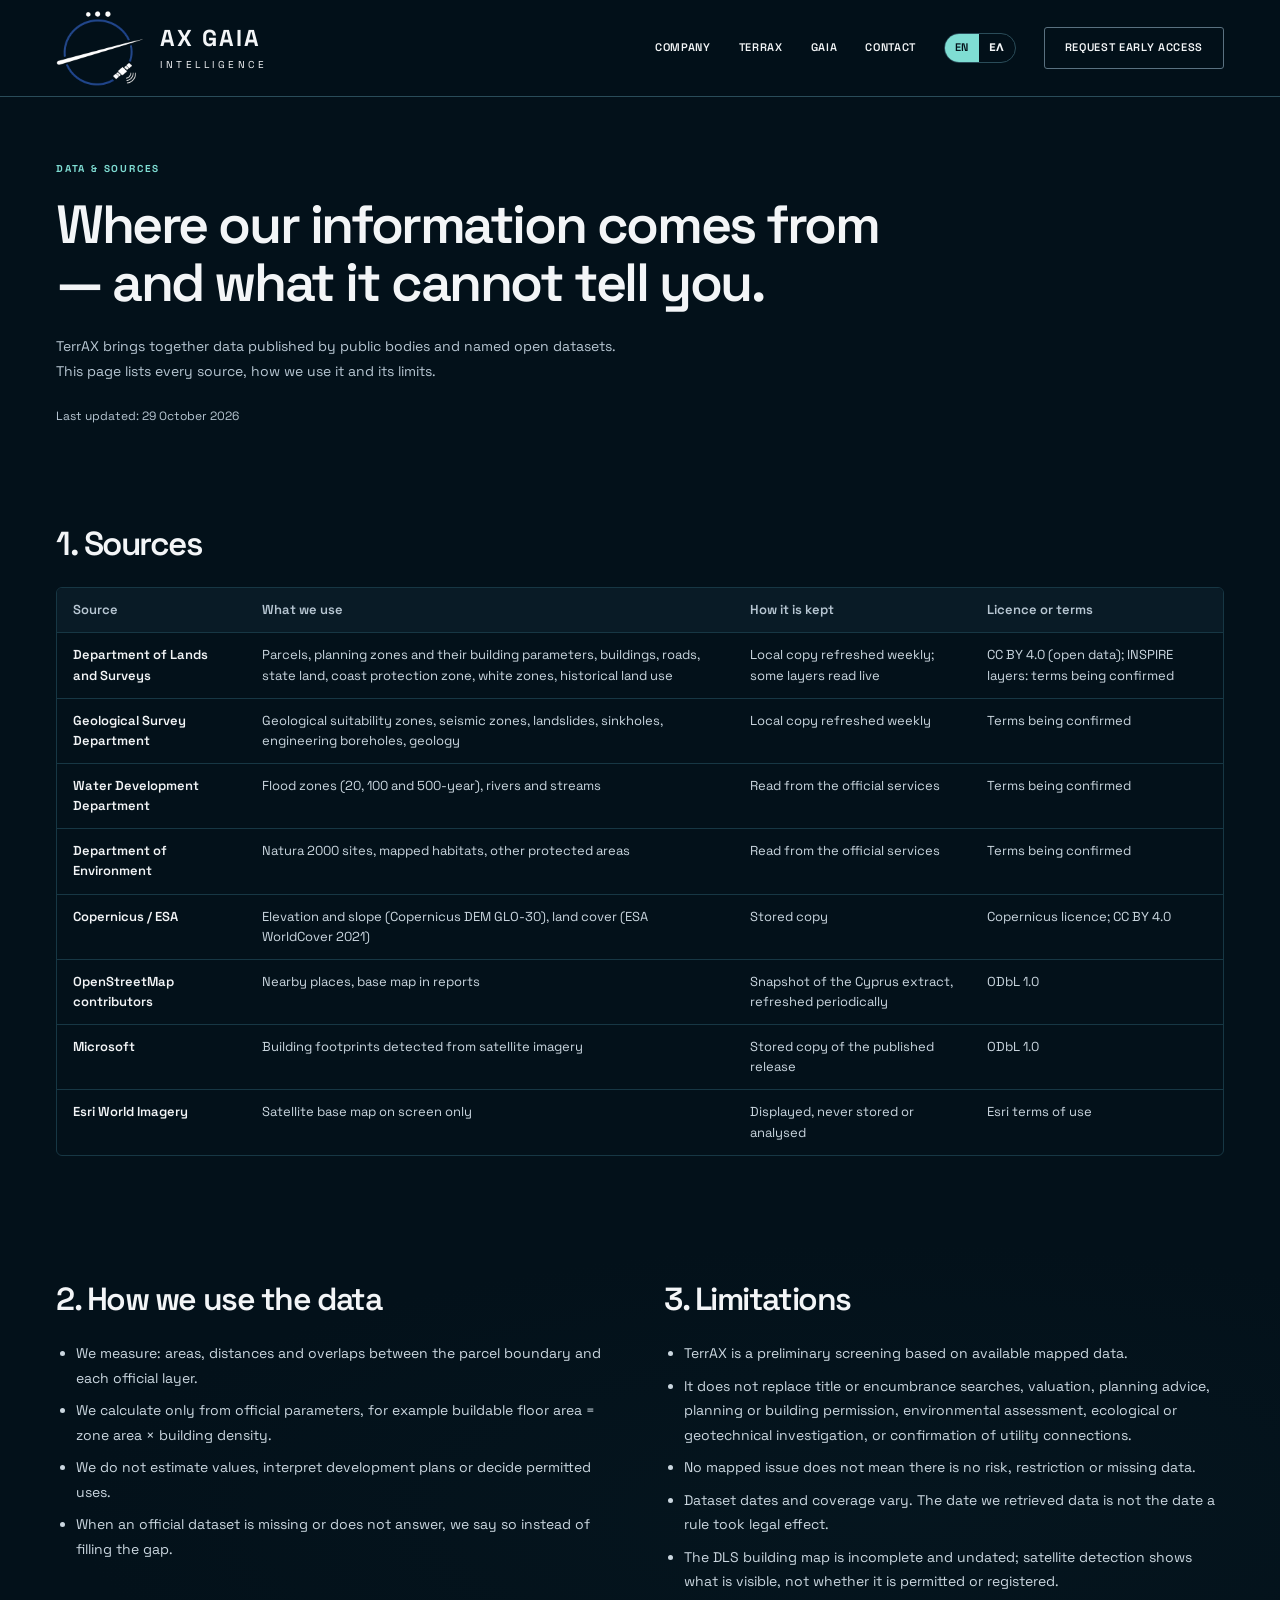
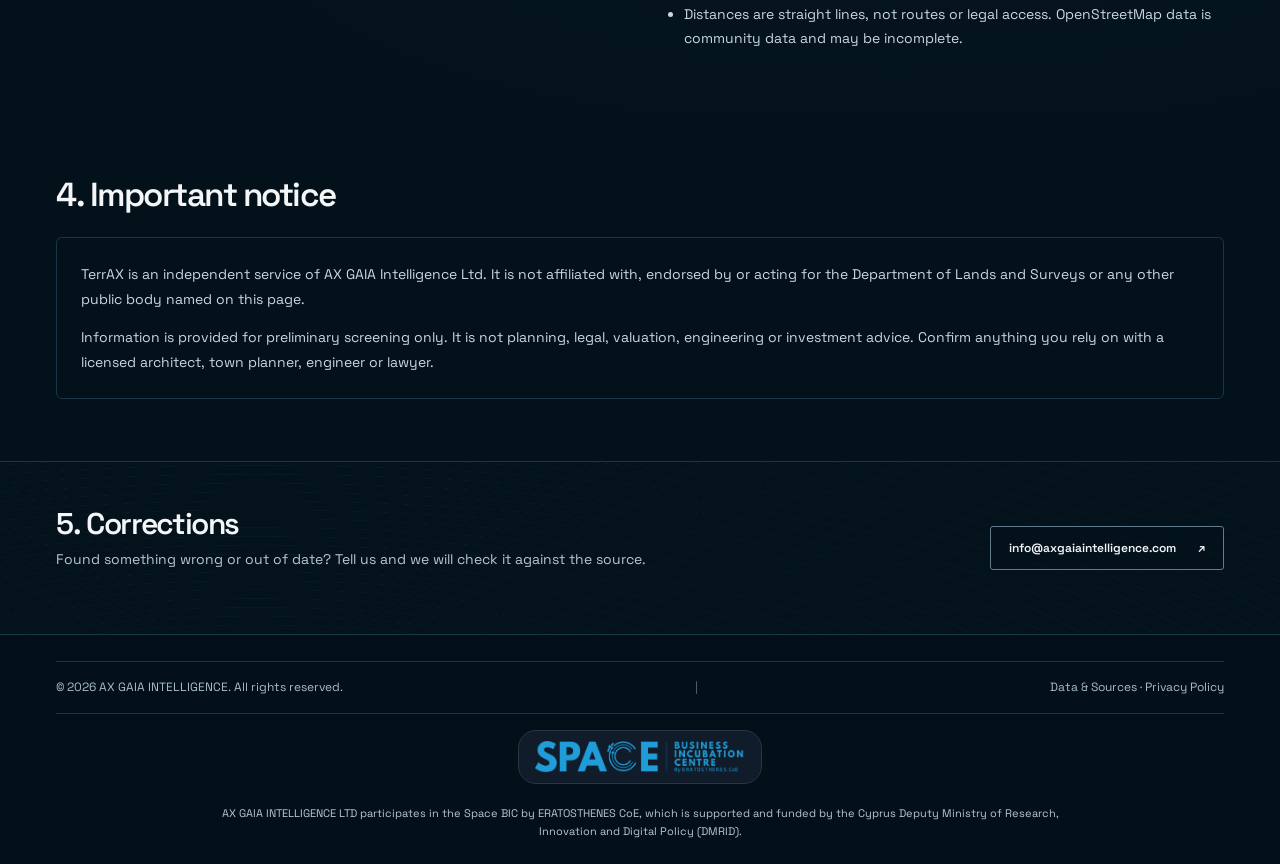
==== data-sources/index.html @ 62a8330e "Website redesign: company home, TerrAX, GAIA (today's page unchanged) and Data & Sources, in English" ====
<!doctype html>
<html lang="en">
<head>
  <meta charset="UTF-8">
  <meta http-equiv="Content-Security-Policy" content="default-src 'none'; script-src 'self'; style-src 'self'; font-src 'self'; img-src 'self'; base-uri 'none'; form-action 'none'; object-src 'none'; frame-src 'none'; connect-src 'none';">
  <meta name="referrer" content="no-referrer">
  <meta name="viewport" content="width=device-width,initial-scale=1">
  <title>Data and Sources · AX GAIA INTELLIGENCE</title>
  <meta name="description" content="Where TerrAX information comes from, how it is used, its limitations and an important notice.">
  <link rel="canonical" href="https://axgaiaintelligence.com/data-sources/">
  <link rel="alternate" hreflang="en" href="https://axgaiaintelligence.com/data-sources/">
  <link rel="alternate" hreflang="el" href="https://axgaiaintelligence.com/el/data-sources/">
  <link rel="alternate" hreflang="x-default" href="https://axgaiaintelligence.com/data-sources/">
  <link rel="icon" href="/favicon.ico" sizes="any">
  <link rel="icon" type="image/png" sizes="32x32" href="/favicon-32.png">
  <link rel="apple-touch-icon" sizes="180x180" href="/favicon-180.png">
  <link rel="stylesheet" href="/assets/typography.css">
  <link rel="stylesheet" href="/assets/index.css">
  <link rel="stylesheet" href="/assets/pages.css">
</head>
<body>
<a class="skip-link" href="#top">Skip to content</a>
<svg class="icon-library" xmlns="http://www.w3.org/2000/svg" aria-hidden="true">
  <defs>
    <symbol id="icon-layers" viewBox="0 0 32 32"><path d="m3 10 13-7 13 7-13 7-13-7Zm0 7 13 7 13-7M3 24l13 7 13-7" transform="translate(0 -2)"></path></symbol>
    <symbol id="icon-map" viewBox="0 0 32 32"><path d="m3 6 8-3 10 4 8-3v22l-8 3-10-4-8 3V6Zm8-3v22M21 7v22"></path></symbol>
    <symbol id="icon-target" viewBox="0 0 32 32"><circle cx="16" cy="16" r="10"></circle><circle cx="16" cy="16" r="4"></circle><path d="M16 1v8m0 14v8M1 16h8m14 0h8"></path></symbol>
    <symbol id="icon-network" viewBox="0 0 32 32"><circle cx="23" cy="6" r="4"></circle><circle cx="7" cy="24" r="4"></circle><circle cx="25" cy="25" r="4"></circle><path d="m20 9-10 12m1 3h10M24 10l1 11"></path></symbol>
    <symbol id="icon-shield" viewBox="0 0 32 32"><path d="m16 3 11 4v9c0 7-11 13-11 13S5 23 5 16V7l11-4Z"></path><path d="m10 15 4 4 8-9"></path></symbol>
    <symbol id="icon-clock" viewBox="0 0 32 32"><circle cx="16" cy="16" r="12"></circle><path d="M16 7v10l7 4"></path></symbol>
    <symbol id="icon-leaf" viewBox="0 0 32 32"><path d="M27 4C14 3 3 10 6 21s21 9 21-17ZM4 29l17-18"></path></symbol>
    <symbol id="icon-bars" viewBox="0 0 32 32"><path d="M3 29V17h5v12H3Zm10 0V9h5v20h-5Zm10 0V2h5v27h-5Z"></path></symbol>
    <symbol id="icon-satellite" viewBox="0 0 32 32"><path d="m12 12 8-3 4 8-8 4-4-9ZM3 10l6-3 4 9-6 3-4-9Zm20 10 6-3 3 8-6 3-3-8ZM18 4l2 5M16 21l-2 7"></path></symbol>
    <symbol id="icon-house" viewBox="0 0 24 24"><path d="M15 21v-8a1 1 0 0 0-1-1h-4a1 1 0 0 0-1 1v8"></path><path d="M3 10a2 2 0 0 1 .709-1.528l7-5.999a2 2 0 0 1 2.582 0l7 5.999A2 2 0 0 1 21 10v9a2 2 0 0 1-2 2H5a2 2 0 0 1-2-2z"></path></symbol>
    <symbol id="icon-clipboard" viewBox="0 0 24 24"><rect width="8" height="4" x="8" y="2" rx="1"></rect><path d="M16 4h2a2 2 0 0 1 2 2v14a2 2 0 0 1-2 2H6a2 2 0 0 1-2-2V6a2 2 0 0 1 2-2h2"></path><path d="m9 14 2 2 4-4"></path></symbol>
    <symbol id="icon-terrain" viewBox="0 0 24 24"><path d="m8 3 4 8 5-5 5 15H2L8 3z"></path></symbol>
    <symbol id="icon-pin" viewBox="0 0 24 24"><path d="M20 10c0 4.993-5.539 10.193-7.399 11.799a1 1 0 0 1-1.202 0C9.539 20.193 4 14.993 4 10a8 8 0 0 1 16 0"></path><circle cx="12" cy="10" r="3"></circle></symbol>
    <symbol id="icon-book" viewBox="0 0 24 24"><path d="M12 7v14"></path><path d="M3 18a1 1 0 0 1-1-1V4a1 1 0 0 1 1-1h5a4 4 0 0 1 4 4 4 4 0 0 1 4-4h5a1 1 0 0 1 1 1v13a1 1 0 0 1-1 1h-6a3 3 0 0 0-3 3 3 3 0 0 0-3-3z"></path></symbol>
    <symbol id="icon-check" viewBox="0 0 24 24"><circle cx="12" cy="12" r="10"></circle><path d="m9 12 2 2 4-4"></path></symbol>
    <symbol id="icon-briefcase" viewBox="0 0 24 24"><path d="M16 20V4a2 2 0 0 0-2-2h-4a2 2 0 0 0-2 2v16"></path><rect width="20" height="14" x="2" y="6" rx="2"></rect></symbol>
    <symbol id="icon-key" viewBox="0 0 24 24"><path d="m15.5 7.5 2.3 2.3a1 1 0 0 0 1.4 0l2.1-2.1a1 1 0 0 0 0-1.4L19 4"></path><path d="m21 2-9.6 9.6"></path><circle cx="7.5" cy="15.5" r="5.5"></circle></symbol>
  </defs>
</svg>
<header class="nav">
  <div class="wrap nav-row"><a class="brand" href="/" aria-label="AX GAIA INTELLIGENCE home"><span class="brand-mark" aria-hidden="true"><img src="/assets/logo-dark.png" alt="" width="1024" height="1024"></span><span class="brand-text"><strong>AX GAIA</strong><span>INTELLIGENCE</span></span></a><nav class="links" aria-label="Primary"><a href="/">Company</a><a href="/terrax/">TerrAX</a><a href="/gaia/">GAIA</a><a href="/#contact">Contact</a><span class="lang" role="group" aria-label="Language"><a href="/data-sources/" hreflang="en" lang="en" aria-current="true">EN</a><a href="/el/data-sources/" hreflang="el" lang="el">ΕΛ</a></span><a href="mailto:info@axgaiaintelligence.com?subject=TerrAX%20early%20access">Request early access</a></nav></div>
</header>
<main id="top" tabindex="-1">
  <section class="doc-hero" aria-labelledby="hero-title">
    <div class="wrap"><p class="eyebrow">Data &amp; Sources</p><h1 id="hero-title">Where our information comes from — and what it cannot tell you.</h1><p class="section-intro">TerrAX brings together data published by public bodies and named open datasets. This page lists every source, how we use it and its limits.</p><p class="updated">Last updated: 29 October 2026</p></div>
  </section>
  <section class="section" aria-labelledby="sources-title">
    <div class="wrap"><h2 id="sources-title">1. Sources</h2>
      <div class="table-box"><table class="sources-table"><thead><tr><th scope="col">Source</th><th scope="col">What we use</th><th scope="col">How it is kept</th><th scope="col">Licence or terms</th></tr></thead><tbody><tr><td>Department of Lands and Surveys</td><td>Parcels, planning zones and their building parameters, buildings, roads, state land, coast protection zone, white zones, historical land use</td><td>Local copy refreshed weekly; some layers read live</td><td>CC BY 4.0 (open data); INSPIRE layers: terms being confirmed</td></tr><tr><td>Geological Survey Department</td><td>Geological suitability zones, seismic zones, landslides, sinkholes, engineering boreholes, geology</td><td>Local copy refreshed weekly</td><td>Terms being confirmed</td></tr><tr><td>Water Development Department</td><td>Flood zones (20, 100 and 500-year), rivers and streams</td><td>Read from the official services</td><td>Terms being confirmed</td></tr><tr><td>Department of Environment</td><td>Natura 2000 sites, mapped habitats, other protected areas</td><td>Read from the official services</td><td>Terms being confirmed</td></tr><tr><td>Copernicus / ESA</td><td>Elevation and slope (Copernicus DEM GLO-30), land cover (ESA WorldCover 2021)</td><td>Stored copy</td><td>Copernicus licence; CC BY 4.0</td></tr><tr><td>OpenStreetMap contributors</td><td>Nearby places, base map in reports</td><td>Snapshot of the Cyprus extract, refreshed periodically</td><td>ODbL 1.0</td></tr><tr><td>Microsoft</td><td>Building footprints detected from satellite imagery</td><td>Stored copy of the published release</td><td>ODbL 1.0</td></tr><tr><td>Esri World Imagery</td><td>Satellite base map on screen only</td><td>Displayed, never stored or analysed</td><td>Esri terms of use</td></tr></tbody></table></div>
    </div>
  </section>
  <section class="impact section">
    <div class="wrap doc-columns">
      <div><h2>2. How we use the data</h2><ul class="doc-list"><li>We measure: areas, distances and overlaps between the parcel boundary and each official layer.</li><li>We calculate only from official parameters, for example buildable floor area = zone area × building density.</li><li>We do not estimate values, interpret development plans or decide permitted uses.</li><li>When an official dataset is missing or does not answer, we say so instead of filling the gap.</li></ul></div>
      <div><h2>3. Limitations</h2><ul class="doc-list"><li>TerrAX is a preliminary screening based on available mapped data.</li><li>It does not replace title or encumbrance searches, valuation, planning advice, planning or building permission, environmental assessment, ecological or geotechnical investigation, or confirmation of utility connections.</li><li>No mapped issue does not mean there is no risk, restriction or missing data.</li><li>Dataset dates and coverage vary. The date we retrieved data is not the date a rule took legal effect.</li><li>The DLS building map is incomplete and undated; satellite detection shows what is visible, not whether it is permitted or registered.</li><li>Distances are straight lines, not routes or legal access. OpenStreetMap data is community data and may be incomplete.</li></ul></div>
    </div>
  </section>
  <section class="section" aria-labelledby="notice-title">
    <div class="wrap"><h2 id="notice-title">4. Important notice</h2><div class="notice"><p>TerrAX is an independent service of AX GAIA Intelligence Ltd. It is not affiliated with, endorsed by or acting for the Department of Lands and Surveys or any other public body named on this page.</p><p>Information is provided for preliminary screening only. It is not planning, legal, valuation, engineering or investment advice. Confirm anything you rely on with a licensed architect, town planner, engineer or lawyer.</p></div></div>
  </section>
  <section class="contact" aria-labelledby="corr-title">
    <div class="wrap corrections"><div><h2 id="corr-title">5. Corrections</h2><p>Found something wrong or out of date? Tell us and we will check it against the source.</p></div><a class="button" href="mailto:info@axgaiaintelligence.com?subject=Data%20correction">info@axgaiaintelligence.com <span aria-hidden="true">↗</span></a></div>
  </section>
</main>
<footer class="footer">
  <div class="wrap">
    <div class="footer-meta"><span>© <span id="y"></span> AX GAIA INTELLIGENCE. All rights reserved.</span><span class="footer-divider" aria-hidden="true">|</span><span class="footer-links"><a href="/data-sources/">Data &amp; Sources</a> · <a href="/privacy.html">Privacy Policy</a></span></div>
    <div class="partner"><a href="https://spacebic.cy" target="_blank" rel="noopener noreferrer" aria-label="Space BIC by ERATOSTHENES CoE"><img src="/assets/spacebic-logo.png" alt="Space BIC by ERATOSTHENES CoE" width="210" loading="lazy"></a><p>AX GAIA INTELLIGENCE LTD participates in the Space BIC by ERATOSTHENES CoE, which is supported and funded by the Cyprus Deputy Ministry of Research, Innovation and Digital Policy (DMRID).</p></div>
  </div>
</footer>
<script src="/assets/site.js" defer></script>
</body>
</html>
---- assets/typography.css ----
@font-face {
  font-family: "Space Grotesk";
  src: url("space-grotesk.ttf") format("truetype");
  font-style: normal;
  font-weight: 300 700;
  font-display: swap;
}
/* Greek letters: Geologica (SIL OFL 1.1, fonts/LICENSE-OFL-geologica.txt); Space Grotesk has no Greek. */
@font-face { font-family: "Geologica"; src: url("fonts/geologica-greek-400-normal.woff2") format("woff2"); font-weight: 300 400; font-display: swap; unicode-range: U+0370-03FF, U+1F00-1FFF; }
@font-face { font-family: "Geologica"; src: url("fonts/geologica-greek-500-normal.woff2") format("woff2"); font-weight: 500; font-display: swap; unicode-range: U+0370-03FF, U+1F00-1FFF; }
@font-face { font-family: "Geologica"; src: url("fonts/geologica-greek-600-normal.woff2") format("woff2"); font-weight: 600; font-display: swap; unicode-range: U+0370-03FF, U+1F00-1FFF; }
@font-face { font-family: "Geologica"; src: url("fonts/geologica-greek-700-normal.woff2") format("woff2"); font-weight: 700; font-display: swap; unicode-range: U+0370-03FF, U+1F00-1FFF; }
:root { --font-sans: "Space Grotesk", "Geologica", Arial, sans-serif; }
---- assets/index.css ----
:root {
  color-scheme:dark; --bg:#03111a; --panel:#091b26; --text:#f3f5f7;
  --muted:#b8c7d3; --accent:#7fddd3; --border:#173744; --max:1240px;
}
* { box-sizing:border-box; }
html { scroll-behavior:smooth; scroll-padding-top:112px; }
body { margin:0; color:var(--text); background:var(--bg); font-family:var(--font-sans); line-height:1.6; }
a { color:inherit; }
img { display:block; max-width:100%; }
a:focus-visible,summary:focus-visible { outline:3px solid var(--accent); outline-offset:5px; }
.wrap { width:min(var(--max),calc(100% - 112px)); margin-inline:auto; }
.icon-library { position:absolute; width:0; height:0; overflow:hidden; }
.icon { width:34px; height:34px; flex-shrink:0; }
.skip-link { position:fixed; z-index:100; top:10px; left:10px; padding:12px 20px; background:var(--accent); color:var(--bg); transform:translateY(-160%); }
.skip-link:focus { transform:translateY(0); }
.nav { position:sticky; top:0; z-index:50; background:#03111af5; border-bottom:1px solid #2a4c59; }
.nav-row { min-height:96px; display:flex; justify-content:space-between; align-items:center; gap:30px; }
.brand { display:inline-flex; align-items:center; gap:16px; flex-shrink:0; text-decoration:none; }
.brand-mark { display:block; position:relative; width:88px; height:78px; overflow:hidden; flex-shrink:0; }
.brand-mark img { position:absolute; width:174px; height:174px; max-width:none; left:-45px; top:-35px; }
.brand-text { line-height:1.2; }
.brand-text strong { display:block; font-size:23px; font-weight:700; letter-spacing:2px; }
.brand-text > span { display:block; font-size:10px; letter-spacing:3.5px; margin-top:7px; }
.links { display:flex; align-items:center; gap:28px; }
.links a { text-decoration:none; text-transform:uppercase; font-weight:600; font-size:11px; letter-spacing:.06em; white-space:nowrap; }
.links a:hover { color:var(--accent); }
.links a:last-child { border:1px solid #5a7180; border-radius:3px; padding:11px 20px; }
.hero { position:relative; isolation:isolate; border-bottom:1px solid var(--border); }
.hero-art { position:absolute; inset:0; z-index:-2; background:url("coastal-intelligence.png") center top / cover no-repeat; }
.hero::after { content:""; position:absolute; inset:0; z-index:-1; background:linear-gradient(90deg,#03111af7 0%,#03111ad9 28%,#03111a60 48%,transparent 74%),linear-gradient(0deg,#03111a55,transparent 40%); }
.hero-inner { min-height:560px; display:flex; align-items:center; padding-block:48px; }
.hero-copy { width:540px; max-width:49%; }
.eyebrow { color:var(--accent); font-size:10px; font-weight:700; line-height:1.5; letter-spacing:1.8px; text-transform:uppercase; margin:0 0 20px; }
.status-dot { display:inline-block; width:5px; height:5px; background:var(--accent); border-radius:50%; margin:0 9px 2px 0; }
h1 { font-size:clamp(38px,4.2vw,57px); line-height:1.08; letter-spacing:-.045em; font-weight:600; margin:0 0 22px; }
h1 em { font-style:normal; font-weight:500; color:var(--accent); letter-spacing:-.025em; }
h2 { font-size:clamp(27px,2.6vw,38px); font-weight:600; line-height:1.2; letter-spacing:-.045em; margin:0 0 23px; }
h3 { font-size:16px; font-weight:600; line-height:1.35; letter-spacing:-.025em; margin:0 0 9px; }
p { margin-top:0; }
.intro { color:#e1e8ee; font-size:14px; line-height:1.65; max-width:54ch; margin-bottom:22px; }
.actions { display:flex; flex-wrap:wrap; align-items:center; gap:14px; }
.button { display:inline-flex; align-items:center; justify-content:center; gap:22px; min-height:44px; padding:11px 18px; border:1px solid #647b8c; border-radius:3px; background:#03111a33; text-decoration:none; font-weight:600; font-size:12px; line-height:1.5; transition:background .15s,border-color .15s; }
.button:hover { background:#15323d; border-color:var(--accent); }
.primary { color:#062631; background:linear-gradient(110deg,#77d6cd,#98e9e0); border-color:#91e4dc; }
.primary:hover { background:#b3f4ec; }
.hero-note { font-size:12px; letter-spacing:1.5px; color:#b6ccd5; margin:24px 0 0; }
.section { padding:62px 0; }
.section-intro { color:var(--muted); font-size:14px; line-height:1.75; margin:0 0 24px; max-width:63ch; }
.platform { background:radial-gradient(ellipse at 75% 55%,#0d2b3544,transparent 62%),var(--bg); }
.platform-grid { display:grid; grid-template-columns:1.12fr 1fr; gap:58px; align-items:center; }
.platform-copy { align-self:start; }
.features { display:grid; grid-template-columns:repeat(3,minmax(0,1fr)); margin-top:42px; }
.feature { min-width:0; padding-right:20px; }
.feature + .feature { border-left:1px solid #235362; padding-left:22px; }
.feature:last-child { padding-right:0; }
.icon-box { width:52px; height:52px; display:flex; align-items:center; justify-content:center; border:1px solid #2d6676; color:#84e9e4; border-radius:11px; margin-bottom:18px; background:linear-gradient(135deg,#122b3555,#03111a44); }
.feature p { font-size:13px; line-height:1.6; color:var(--muted); margin:0; }
.feature h3 { font-size:14px; }
.flow { display:flex; flex-direction:column; align-items:center; padding-top:4px; }
.flow-inputs { width:100%; display:grid; grid-template-columns:1fr 1fr; gap:40px; }
.data-card { overflow:hidden; border:1px solid #163e50; border-radius:6px; background:#071b26; }
.data-label { min-height:88px; display:flex; gap:13px; padding:13px 12px 8px; }
.data-label .icon { color:#5bbefb; width:32px; height:36px; }
.data-label h3 { font-size:12px; margin-bottom:5px; }
.data-label p { font-size:10px; line-height:1.5; margin:0; color:#cbd7e0; }
.data-image { height:105px; background-image:url("coastal-intelligence.png"); background-size:240%; }
.observation-image { background-position:83% 53%; }
.sensing-image { background-position:100% 100%; background-size:300%; }
.flow-connectors { display:flex; width:56%; height:30px; }
.flow-connectors span { width:50%; border-bottom:1px solid var(--accent); border-left:1px solid var(--accent); border-radius:0 0 0 20px; position:relative; }
.flow-connectors span:last-child { transform:scaleX(-1); }
.flow-connectors span::after { content:""; position:absolute; height:16px; width:1px; background:var(--accent); bottom:-16px; right:0; }
.fusion { margin-top:16px; width:205px; border:1px solid #08748d; border-radius:14px; text-align:center; background:radial-gradient(ellipse at center,#104052,#071a26); padding:12px 24px; z-index:2; box-shadow:0 0 28px #00677a22; }
.fusion h3 { font-size:23px; margin-bottom:2px; }
.fusion p { font-size:12px; line-height:1.4; margin:0; }
.data-layers { position:relative; height:86px; width:225px; margin-top:-4px; perspective:350px; }
.data-layers div { position:absolute; width:190px; height:92px; left:18px; border:1px solid #518095; border-radius:6px; transform:rotateX(56deg) rotateZ(-20deg); background:#123346; top:23px; box-shadow:0 10px 0 #0a2636; }
.data-layers div:nth-child(2) { top:9px; background:#21596a; opacity:.8; }
.data-layers div:nth-child(3) { top:-4px; background:url("coastal-intelligence.png") 91% 66% / 240%; }
.flow-arrow { color:var(--accent); font-size:31px; line-height:1; margin:-2px 0 7px; }
.flow-output { width:91%; display:flex; align-items:center; gap:24px; padding:20px 24px; border:1px solid #225361; border-radius:13px; background:linear-gradient(110deg,#041721,#0b202a88); }
.flow-output .icon { width:48px; height:48px; color:#73e2dc; }
.flow-output h3 { font-size:14px; }
.flow-output p { color:var(--muted); font-size:12px; line-height:1.6; margin:0; }
.light { color:#07111b; background:#f3f4f5; color-scheme:light; }
.light .eyebrow { color:#123647; }
.light .section-intro { color:#4b5665; font-size:13px; }
.light .button { color:#111c27; background:transparent; border-color:#647183; }
.light .button:hover { background:#e2eded; border-color:#237b81; }
.how-grid { display:grid; grid-template-columns:.9fr 1.4fr; gap:48px; align-items:start; }
.how h2 { font-size:33px; }
.process { display:grid; grid-template-columns:repeat(4,minmax(0,1fr)); gap:18px; padding:0; margin:0; list-style:none; scroll-margin-top:120px; }
.process li { min-width:0; position:relative; }
.process-image { height:110px; border-radius:5px; margin-bottom:23px; background-image:url("coastal-intelligence.png"); background-size:300%; border:1px solid #bac6cb; }
.collect-image { background-position:84% 84%; filter:grayscale(.8); }
.analyse-image { background-position:88% 58%; }
.interpret-image { background-image:url("section2.png"); background-size:cover; background-position:center; }
.support-image { background-position:100% 100%; }
.step-number { display:block; color:#08718d; font-size:13px; font-weight:700; letter-spacing:1px; padding-top:15px; margin-bottom:6px; border-top:1px solid #929eab; position:relative; }
.step-number::before { content:""; width:11px; height:11px; position:absolute; top:-7px; left:0; border-radius:50%; background:#f5f7f7; border:3px solid #60bac9; }
.process li:not(:last-child) .step-number::after { content:""; position:absolute; width:18px; height:1px; background:#929eab; right:-18px; top:-1px; }
.process h3 { font-size:15px; }
.process p { color:#4b5665; font-size:12px; line-height:1.6; margin:0; }
.impact { background:radial-gradient(ellipse at 70% 60%,#0c263033,transparent 65%),var(--bg); }
.impact-grid { display:grid; grid-template-columns:1fr 1.08fr; gap:58px; align-items:center; }
.impact h2 { font-size:clamp(27px,2.5vw,36px); }
.impact-cards { display:grid; grid-template-columns:repeat(3,minmax(0,1fr)); gap:14px; align-self:stretch; padding-block:8px; }
.impact-cards article { padding:28px 22px; border:1px solid #173642; background:linear-gradient(125deg,#0c202a,#091822); border-radius:6px; }
.impact-cards h3 { font-size:18px; margin:20px 0; }
.impact-cards p { font-size:13px; line-height:1.7; color:var(--muted); margin:0; }
.development { display:grid; grid-template-columns:1.08fr 1fr; }
.development-image { min-height:325px; background:url("coastal-intelligence.png") 88% 75% / 165% no-repeat; }
.development-copy { padding:40px max(40px,calc((100vw - var(--max))/2)) 40px 40px; align-self:center; }
.development-copy h2 { font-size:34px; }
.development-details { font-size:13px; max-width:550px; }
.development-details summary { list-style:none; display:inline-flex; align-items:center; gap:24px; cursor:pointer; border:1px solid #637180; border-radius:3px; font-size:12px; font-weight:600; padding:12px 18px; }
.development-details summary::-webkit-details-marker { display:none; }
.development-details[open] summary { margin-bottom:20px; }
.development-details p { color:#4b5665; }
.development-details img { border-radius:4px; }
.contact { position:relative; overflow:hidden; padding-block:44px; background:repeating-radial-gradient(ellipse at 20% 160%,transparent 0 20px,#16374344 21px,transparent 22px 33px),#04121c; border-block:1px solid var(--border); }
.contact-grid { display:grid; grid-template-columns:1fr 1fr; gap:80px; align-items:center; }
.contact h2 { font-size:30px; margin-bottom:0; }
.contact .eyebrow { color:#93c7ce; margin-bottom:13px; }
.contact p:not(.eyebrow) { color:var(--muted); font-size:14px; line-height:1.7; margin-bottom:18px; }
.contact .contact-invitation { margin-top:16px; max-width:36ch; }
.contact-links { display:flex; flex-wrap:wrap; gap:12px; }
.contact-email { flex-basis:100%; justify-content:space-between; }
.contact-email span:first-child { min-width:0; overflow-wrap:anywhere; }
.footer { padding:26px 0 24px; background:#031019; }
.footer-meta { display:flex; justify-content:space-between; align-items:center; gap:20px; border-block:1px solid #21313e; padding:16px 0; font-size:12px; color:#a9bdca; }
.footer-meta a { text-decoration:none; white-space:nowrap; }
.footer-meta a:hover { color:var(--accent); }
.footer-divider { color:#576572; }
.partner { display:flex; flex-direction:column; align-items:center; gap:20px; padding-top:16px; color:#b8c7d3; text-align:center; }
.partner a { display:inline-flex; padding:10px 16px; border:1px solid #2a3545; border-radius:18px; background:#111c2b; }
.partner img { width:210px; height:auto; }
.partner p { font-size:11px; line-height:1.65; max-width:850px; margin:0; }
@media (min-width:1700px) {
 .hero-inner { min-height:650px; }
}
@media (max-width:1100px) {
 .wrap { width:calc(100% - 64px); }
 .links { gap:18px; }
 .links a { font-size:10px; }
 .brand { gap:10px; }
 .brand-text strong { font-size:20px; }
 .platform-grid,.impact-grid { gap:30px; }
 .features { margin-top:30px; }
 .feature { padding-right:14px; }
 .feature + .feature { padding-left:14px; }
 .flow-inputs { gap:20px; }
 .data-label { gap:8px; }
 .how-grid { gap:30px; }
 .impact-cards article { padding:22px 15px; }
 .impact-cards h3 { font-size:16px; }
}
@media (max-width:850px) {
 html { scroll-padding-top:155px; }
 .nav-row { flex-wrap:wrap; padding:8px 0 14px; gap:3px; }
 .brand-mark { width:72px; height:64px; }
 .brand-mark img { width:144px; height:144px; left:-37px; top:-29px; }
 .links { width:100%; justify-content:space-between; gap:12px; }
 .links a:last-child { padding:7px 14px; }
 .hero-inner { min-height:520px; }
 .hero-copy { max-width:62%; }
 .hero::after { background:linear-gradient(90deg,#03111af7,#03111acd 45%,#03111a33); }
 .platform-grid { grid-template-columns:1fr; gap:45px; }
 .platform-copy .section-intro { max-width:70ch; }
 .flow { width:min(510px,100%); margin-inline:auto; }
 .how-grid,.impact-grid { grid-template-columns:1fr; gap:35px; }
 .how .section-intro { max-width:70ch; }
 .impact-cards article { padding:25px; }
 .development { grid-template-columns:1fr 1fr; }
 .development-copy { padding:30px; }
 .development-copy h2 { font-size:28px; }
 .development-image { background-size:cover; background-position:85% center; }
 .contact-grid { gap:30px; }
 .contact h2 { font-size:26px; }
}
@media (max-width:550px) {
 .wrap { width:calc(100% - 40px); }
 .section { padding-block:42px; }
 .links { gap:8px; flex-wrap:wrap; }
 .links a { font-size:9px; letter-spacing:.025em; }
 .links a:last-child { padding:6px 9px; }
 .hero-inner { min-height:670px; align-items:flex-start; padding-top:38px; padding-bottom:190px; }
 .hero-copy { width:100%; max-width:none; }
 .hero-art { background-position:72% bottom; }
 .hero::after { background:linear-gradient(180deg,#03111af7 0%,#03111ae8 48%,#03111a55 77%,#03111a22); }
 h1 { font-size:42px; }
 .eyebrow { font-size:9px; letter-spacing:1.4px; margin-bottom:17px; }
 .intro { font-size:13px; max-width:46ch; }
 .button { font-size:11px; gap:18px; padding:11px 15px; }
 .actions { gap:10px; }
 .hero-note { font-size:12px; letter-spacing:1px; }
 h2 { font-size:29px; }
 .section-intro { font-size:13px; }
 .features { grid-template-columns:1fr; gap:22px; }
 .feature,.feature + .feature { padding:0 0 0 70px; border:0; position:relative; min-height:66px; }
 .feature .icon-box { position:absolute; left:0; top:0; }
 .feature p { font-size:13px; }
 .feature h3 { font-size:15px; }
 .flow-inputs { gap:16px; }
 .data-label { flex-direction:column; min-height:128px; padding:12px; }
 .data-image { height:86px; }
 .flow-output { width:100%; gap:16px; padding:18px; }
 .flow-output h3 { font-size:13px; }
 .process { grid-template-columns:repeat(2,minmax(0,1fr)); gap:26px 18px; }
 .process li:nth-child(2) .step-number::after { display:none; }
 .process-image { height:115px; }
 .how h2 { font-size:30px; }
 .impact-cards { grid-template-columns:1fr; gap:12px; }
 .impact-cards article { position:relative; padding:22px 22px 22px 94px; }
 .impact-cards .icon-box { position:absolute; left:22px; top:22px; }
 .impact-cards h3 { margin:0 0 10px; }
 .impact-cards h3 br { display:none; }
 .development { grid-template-columns:1fr; }
 .development-image { min-height:250px; background-size:160%; background-position:90% 77%; }
 .development-copy { padding:35px 20px; }
 .contact-grid { grid-template-columns:1fr; gap:22px; }
 .footer-meta { flex-wrap:wrap; justify-content:center; gap:12px; text-align:center; }
 .footer-meta > span:first-child { flex-basis:100%; }
 .footer-divider { display:none; }
}
@media (max-width:360px) {
 h1 { font-size:37px; }
 .links { justify-content:flex-start; gap:10px 16px; }
 .hero-note { letter-spacing:.6px; }
}
@media (prefers-reduced-motion:reduce) {
 html { scroll-behavior:auto; }
 *,*::before,*::after { transition:none !important; }
}
---- assets/pages.css ----
/* Company, TerrAX and Data & Sources pages. Builds on index.css (shared header, footer, buttons, sections). */

/* Header: current page, language switch and the access button stay the last link. */
.links a[aria-current="page"] { color:var(--accent); }
.lang { display:inline-flex; border:1px solid #2a4c59; border-radius:999px; overflow:hidden; }
.links .lang a { border:0; border-radius:0; padding:5px 10px; font-size:11px; letter-spacing:.04em; }
.links .lang a[aria-current="true"] { background:var(--accent); color:var(--bg); }
.links .lang a:last-child { border:0; padding:5px 10px; }

/* Shared pieces */
.badge { display:inline-flex; align-items:center; padding:4px 11px; border-radius:999px; font-size:10px; font-weight:700; letter-spacing:.1em; text-transform:uppercase; white-space:nowrap; }
.badge-live { background:#7fddd31f; color:var(--accent); }
.badge-dev { border:1px solid #b8c7d3; color:#cbd7e0; }
.section-head { max-width:760px; margin-bottom:34px; }
.note { color:var(--muted); font-size:12px; line-height:1.6; font-style:italic; }
figure { margin:0; }
figcaption { color:var(--muted); font-size:12px; line-height:1.5; margin-top:10px; }
.shot { border:1px solid var(--border); border-radius:6px; width:100%; height:auto; }

/* Company home */
.home-hero .hero-art { background-image:url("hero.webp"); background-position:center; }
.home-hero .hero-copy { width:640px; max-width:58%; }
.products { display:grid; grid-template-columns:repeat(2,minmax(0,1fr)); gap:24px; }
.product-card { display:flex; flex-direction:column; border:1px solid var(--border); border-radius:8px; background:var(--panel); overflow:hidden; }
.product-card img { width:100%; height:300px; object-fit:cover; object-position:top left; border-bottom:1px solid var(--border); }
.product-body { display:flex; flex-direction:column; gap:12px; padding:26px; flex:1; }
.product-title { display:flex; align-items:center; justify-content:space-between; gap:12px; }
.product-title h3 { font-size:28px; margin:0; letter-spacing:-.03em; }
.product-title h3 em { font-style:normal; color:var(--accent); }
.product-kicker { font-size:11px; letter-spacing:.18em; text-transform:uppercase; color:var(--muted); }
.product-body p { color:#cbd7e0; font-size:14px; line-height:1.7; margin:0; }
.product-body .button { align-self:flex-start; margin-top:auto; }
.company-grid { display:grid; grid-template-columns:1fr 1.2fr; gap:58px; align-items:start; }
.company-grid p { color:#cbd7e0; font-size:15px; line-height:1.75; margin:0 0 16px; }

/* TerrAX */
.tx-hero { border-bottom:1px solid var(--border); }
.tx-hero-grid { display:grid; grid-template-columns:1fr 1.15fr; gap:48px; align-items:center; padding-block:64px; }
.tx-hero h1 em { font-style:normal; color:var(--accent); }
.tx-hero .lead { color:#e1e8ee; font-size:15px; line-height:1.7; max-width:56ch; }
.tx-hero .fine { color:var(--muted); font-size:12px; margin:16px 0 0; }
.steps { display:grid; grid-template-columns:repeat(3,minmax(0,1fr)); gap:24px; padding:0; margin:0; list-style:none; }
.steps li { border-top:2px solid var(--accent); padding-top:18px; }
.steps span { display:block; color:var(--accent); font-weight:700; font-size:13px; margin-bottom:6px; }
.steps p { color:var(--muted); font-size:13px; line-height:1.65; margin:0; }
.light .steps span { color:#08718d; }
.light .steps li { border-color:#60bac9; }
.light .steps p { color:#4b5665; }
.report-grid { display:grid; grid-template-columns:minmax(0,.8fr) 1fr; gap:56px; align-items:center; }
.report-grid figure { max-width:460px; justify-self:center; }
.report-grid img { box-shadow:0 24px 60px #0008; border-radius:3px; }
.report-list { margin:0 0 18px; padding-left:20px; color:#cbd7e0; font-size:14px; line-height:1.9; }
.tx-cards { grid-template-columns:repeat(4,minmax(0,1fr)); }
.sources-line { display:flex; flex-wrap:wrap; align-items:center; justify-content:space-between; gap:18px; border-top:1px solid var(--border); padding-block:40px; }
.sources-line p { margin:0; max-width:820px; color:#cbd7e0; font-size:14px; line-height:1.7; }

/* Data & Sources */
.doc-hero { padding:64px 0 24px; }
.doc-hero h1 { max-width:24ch; }
.doc-hero .updated { color:var(--muted); font-size:12px; }
.table-box { overflow-x:auto; border:1px solid var(--border); border-radius:6px; }
.sources-table { width:100%; min-width:860px; border-collapse:collapse; font-size:13px; line-height:1.55; }
.sources-table th { background:var(--panel); color:var(--muted); text-align:left; font-weight:600; padding:12px 16px; }
.sources-table td { padding:12px 16px; border-top:1px solid var(--border); color:#cbd7e0; vertical-align:top; }
.sources-table td:first-child { color:var(--text); font-weight:600; }
.doc-columns { display:grid; grid-template-columns:repeat(2,minmax(0,1fr)); gap:48px; }
.doc-list { margin:0; padding-left:20px; color:#cbd7e0; font-size:14px; line-height:1.75; }
.doc-list li + li { margin-top:8px; }
.notice { border:1px solid var(--border); border-radius:6px; padding:24px; color:#cbd7e0; font-size:14px; line-height:1.75; }
.notice p:last-child { margin-bottom:0; }
.corrections { display:flex; flex-wrap:wrap; align-items:center; justify-content:space-between; gap:18px; }
.corrections p { color:var(--muted); margin:6px 0 0; }

@media (max-width:1100px) {
 .tx-cards { grid-template-columns:repeat(2,minmax(0,1fr)); }
}
@media (max-width:850px) {
 .home-hero .hero-copy { max-width:72%; }
 .products,.company-grid,.tx-hero-grid,.report-grid,.doc-columns { grid-template-columns:1fr; gap:32px; }
 .steps { grid-template-columns:1fr; }
}
@media (max-width:550px) {
 .home-hero .hero-copy { max-width:none; }
 .product-card img { height:210px; }
 .tx-cards { grid-template-columns:1fr; }
 .product-title h3 { font-size:24px; }
 .links .lang a,.links .lang a:last-child { padding:4px 8px; font-size:9px; }
}
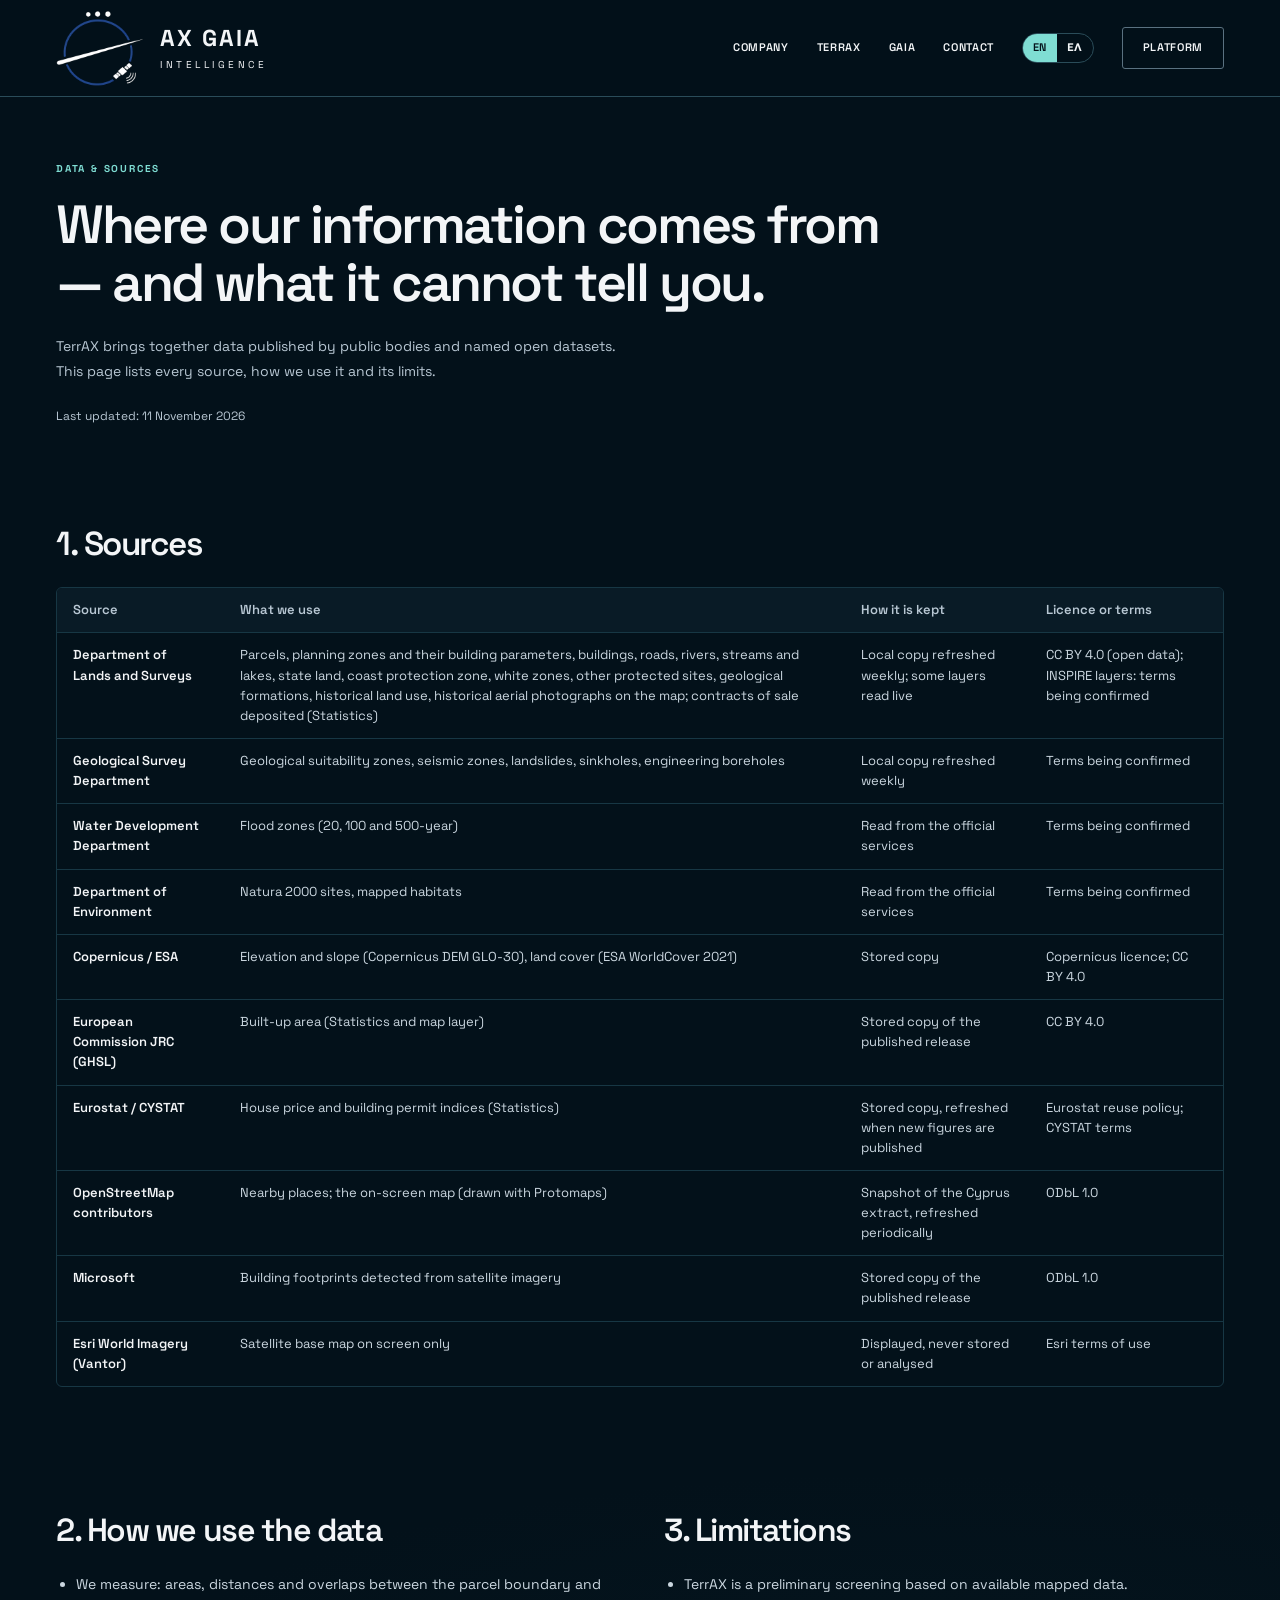
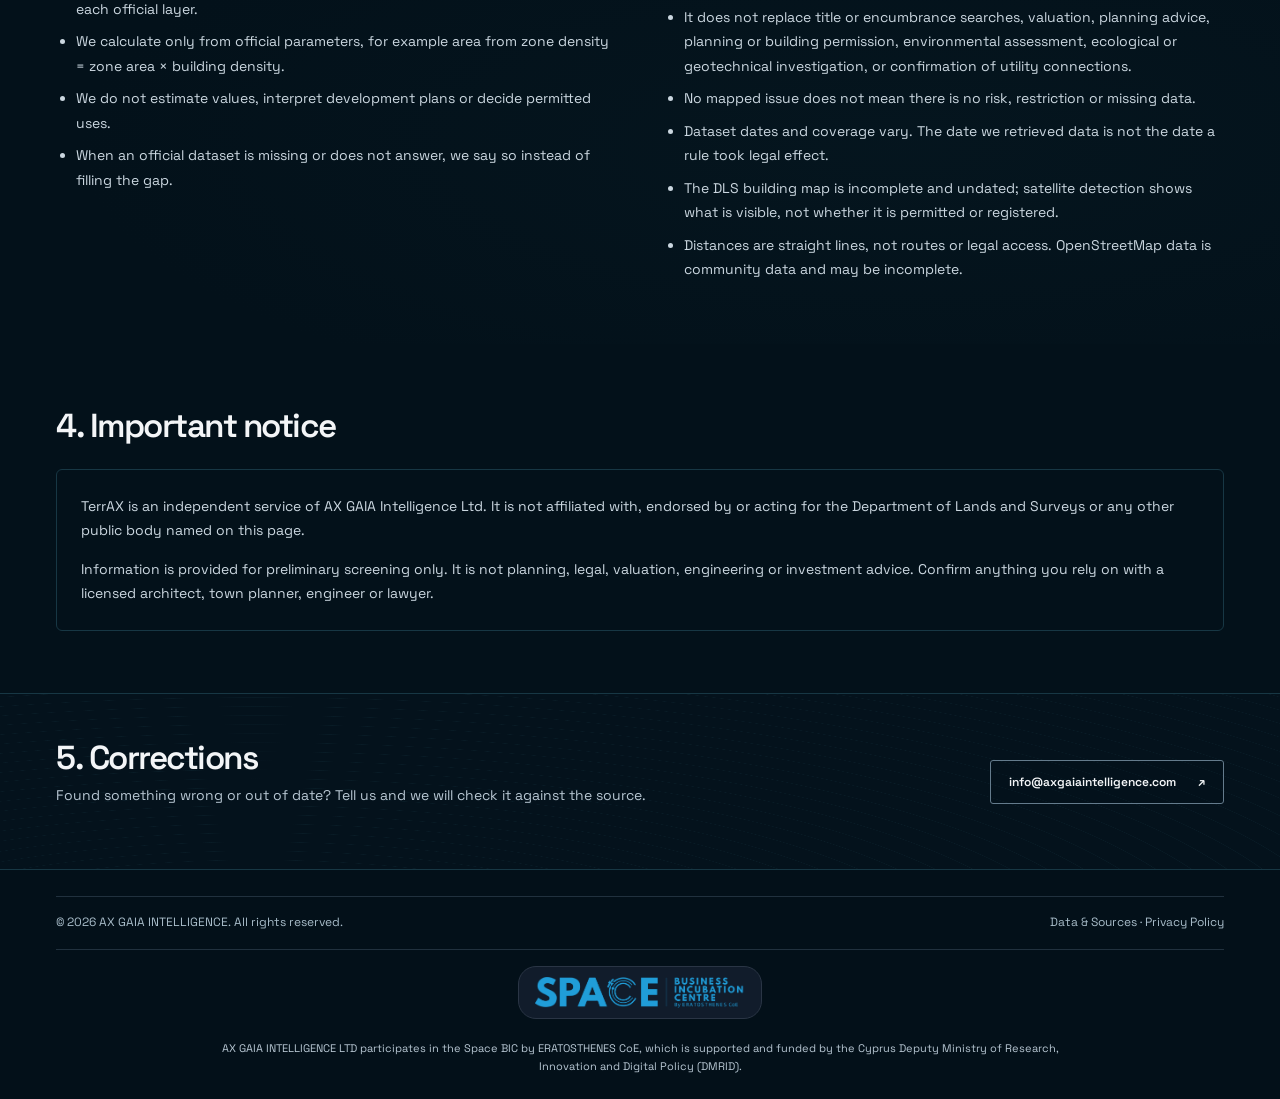
==== commit 644750b6: "Website review with the user, 11/11/2026: company home, TerrAX, GAIA, Data & Sources and Privacy - H" ====
--- a/data-sources/index.html
+++ b/data-sources/index.html
@@ -42,20 +42,20 @@
   </defs>
 </svg>
 <header class="nav">
-  <div class="wrap nav-row"><a class="brand" href="/" aria-label="AX GAIA INTELLIGENCE home"><span class="brand-mark" aria-hidden="true"><img src="/assets/logo-dark.png" alt="" width="1024" height="1024"></span><span class="brand-text"><strong>AX GAIA</strong><span>INTELLIGENCE</span></span></a><nav class="links" aria-label="Primary"><a href="/">Company</a><a href="/terrax/">TerrAX</a><a href="/gaia/">GAIA</a><a href="/#contact">Contact</a><span class="lang" role="group" aria-label="Language"><a href="/data-sources/" hreflang="en" lang="en" aria-current="true">EN</a><a href="/el/data-sources/" hreflang="el" lang="el">ΕΛ</a></span><a href="mailto:info@axgaiaintelligence.com?subject=TerrAX%20early%20access">Request early access</a></nav></div>
+  <div class="wrap nav-row"><a class="brand" href="/" aria-label="AX GAIA INTELLIGENCE home"><span class="brand-mark" aria-hidden="true"><img src="/assets/logo-dark.png" alt="" width="1024" height="1024"></span><span class="brand-text"><strong>AX GAIA</strong><span>INTELLIGENCE</span></span></a><nav class="links" aria-label="Primary"><a href="/">Company</a><a href="/terrax/">TerrAX</a><a href="/gaia/">GAIA</a><a href="/#contact">Contact</a><span class="lang" role="group" aria-label="Language"><a href="/data-sources/" hreflang="en" lang="en" aria-current="true">EN</a><a href="/el/data-sources/" hreflang="el" lang="el">ΕΛ</a></span><a href="https://app.axgaiaintelligence.com/app/select">Platform</a></nav></div>
 </header>
 <main id="top" tabindex="-1">
   <section class="doc-hero" aria-labelledby="hero-title">
-    <div class="wrap"><p class="eyebrow">Data &amp; Sources</p><h1 id="hero-title">Where our information comes from — and what it cannot tell you.</h1><p class="section-intro">TerrAX brings together data published by public bodies and named open datasets. This page lists every source, how we use it and its limits.</p><p class="updated">Last updated: 29 October 2026</p></div>
+    <div class="wrap"><p class="eyebrow">Data &amp; Sources</p><h1 id="hero-title">Where our information comes from — and what it cannot tell you.</h1><p class="section-intro">TerrAX brings together data published by public bodies and named open datasets. This page lists every source, how we use it and its limits.</p><p class="updated">Last updated: 11 November 2026</p></div>
   </section>
   <section class="section" aria-labelledby="sources-title">
     <div class="wrap"><h2 id="sources-title">1. Sources</h2>
-      <div class="table-box"><table class="sources-table"><thead><tr><th scope="col">Source</th><th scope="col">What we use</th><th scope="col">How it is kept</th><th scope="col">Licence or terms</th></tr></thead><tbody><tr><td>Department of Lands and Surveys</td><td>Parcels, planning zones and their building parameters, buildings, roads, state land, coast protection zone, white zones, historical land use</td><td>Local copy refreshed weekly; some layers read live</td><td>CC BY 4.0 (open data); INSPIRE layers: terms being confirmed</td></tr><tr><td>Geological Survey Department</td><td>Geological suitability zones, seismic zones, landslides, sinkholes, engineering boreholes, geology</td><td>Local copy refreshed weekly</td><td>Terms being confirmed</td></tr><tr><td>Water Development Department</td><td>Flood zones (20, 100 and 500-year), rivers and streams</td><td>Read from the official services</td><td>Terms being confirmed</td></tr><tr><td>Department of Environment</td><td>Natura 2000 sites, mapped habitats, other protected areas</td><td>Read from the official services</td><td>Terms being confirmed</td></tr><tr><td>Copernicus / ESA</td><td>Elevation and slope (Copernicus DEM GLO-30), land cover (ESA WorldCover 2021)</td><td>Stored copy</td><td>Copernicus licence; CC BY 4.0</td></tr><tr><td>OpenStreetMap contributors</td><td>Nearby places, base map in reports</td><td>Snapshot of the Cyprus extract, refreshed periodically</td><td>ODbL 1.0</td></tr><tr><td>Microsoft</td><td>Building footprints detected from satellite imagery</td><td>Stored copy of the published release</td><td>ODbL 1.0</td></tr><tr><td>Esri World Imagery</td><td>Satellite base map on screen only</td><td>Displayed, never stored or analysed</td><td>Esri terms of use</td></tr></tbody></table></div>
+      <div class="table-box"><table class="sources-table"><thead><tr><th scope="col">Source</th><th scope="col">What we use</th><th scope="col">How it is kept</th><th scope="col">Licence or terms</th></tr></thead><tbody><tr><td>Department of Lands and Surveys</td><td>Parcels, planning zones and their building parameters, buildings, roads, rivers, streams and lakes, state land, coast protection zone, white zones, other protected sites, geological formations, historical land use, historical aerial photographs on the map; contracts of sale deposited (Statistics)</td><td>Local copy refreshed weekly; some layers read live</td><td>CC BY 4.0 (open data); INSPIRE layers: terms being confirmed</td></tr><tr><td>Geological Survey Department</td><td>Geological suitability zones, seismic zones, landslides, sinkholes, engineering boreholes</td><td>Local copy refreshed weekly</td><td>Terms being confirmed</td></tr><tr><td>Water Development Department</td><td>Flood zones (20, 100 and 500-year)</td><td>Read from the official services</td><td>Terms being confirmed</td></tr><tr><td>Department of Environment</td><td>Natura 2000 sites, mapped habitats</td><td>Read from the official services</td><td>Terms being confirmed</td></tr><tr><td>Copernicus / ESA</td><td>Elevation and slope (Copernicus DEM GLO-30), land cover (ESA WorldCover 2021)</td><td>Stored copy</td><td>Copernicus licence; CC BY 4.0</td></tr><tr><td>European Commission JRC (GHSL)</td><td>Built-up area (Statistics and map layer)</td><td>Stored copy of the published release</td><td>CC BY 4.0</td></tr><tr><td>Eurostat / CYSTAT</td><td>House price and building permit indices (Statistics)</td><td>Stored copy, refreshed when new figures are published</td><td>Eurostat reuse policy; CYSTAT terms</td></tr><tr><td>OpenStreetMap contributors</td><td>Nearby places; the on-screen map (drawn with Protomaps)</td><td>Snapshot of the Cyprus extract, refreshed periodically</td><td>ODbL 1.0</td></tr><tr><td>Microsoft</td><td>Building footprints detected from satellite imagery</td><td>Stored copy of the published release</td><td>ODbL 1.0</td></tr><tr><td>Esri World Imagery (Vantor)</td><td>Satellite base map on screen only</td><td>Displayed, never stored or analysed</td><td>Esri terms of use</td></tr></tbody></table></div>
     </div>
   </section>
   <section class="impact section">
     <div class="wrap doc-columns">
-      <div><h2>2. How we use the data</h2><ul class="doc-list"><li>We measure: areas, distances and overlaps between the parcel boundary and each official layer.</li><li>We calculate only from official parameters, for example buildable floor area = zone area × building density.</li><li>We do not estimate values, interpret development plans or decide permitted uses.</li><li>When an official dataset is missing or does not answer, we say so instead of filling the gap.</li></ul></div>
+      <div><h2>2. How we use the data</h2><ul class="doc-list"><li>We measure: areas, distances and overlaps between the parcel boundary and each official layer.</li><li>We calculate only from official parameters, for example area from zone density = zone area × building density.</li><li>We do not estimate values, interpret development plans or decide permitted uses.</li><li>When an official dataset is missing or does not answer, we say so instead of filling the gap.</li></ul></div>
       <div><h2>3. Limitations</h2><ul class="doc-list"><li>TerrAX is a preliminary screening based on available mapped data.</li><li>It does not replace title or encumbrance searches, valuation, planning advice, planning or building permission, environmental assessment, ecological or geotechnical investigation, or confirmation of utility connections.</li><li>No mapped issue does not mean there is no risk, restriction or missing data.</li><li>Dataset dates and coverage vary. The date we retrieved data is not the date a rule took legal effect.</li><li>The DLS building map is incomplete and undated; satellite detection shows what is visible, not whether it is permitted or registered.</li><li>Distances are straight lines, not routes or legal access. OpenStreetMap data is community data and may be incomplete.</li></ul></div>
     </div>
   </section>
@@ -68,7 +68,7 @@
 </main>
 <footer class="footer">
   <div class="wrap">
-    <div class="footer-meta"><span>© <span id="y"></span> AX GAIA INTELLIGENCE. All rights reserved.</span><span class="footer-divider" aria-hidden="true">|</span><span class="footer-links"><a href="/data-sources/">Data &amp; Sources</a> · <a href="/privacy.html">Privacy Policy</a></span></div>
+    <div class="footer-meta"><span>© <span id="y"></span> AX GAIA INTELLIGENCE. All rights reserved.</span><span class="footer-links"><a href="/data-sources/">Data &amp; Sources</a> · <a href="/privacy/">Privacy Policy</a></span></div>
     <div class="partner"><a href="https://spacebic.cy" target="_blank" rel="noopener noreferrer" aria-label="Space BIC by ERATOSTHENES CoE"><img src="/assets/spacebic-logo.png" alt="Space BIC by ERATOSTHENES CoE" width="210" loading="lazy"></a><p>AX GAIA INTELLIGENCE LTD participates in the Space BIC by ERATOSTHENES CoE, which is supported and funded by the Cyprus Deputy Ministry of Research, Innovation and Digital Policy (DMRID).</p></div>
   </div>
 </footer>
--- a/assets/index.css
+++ b/assets/index.css
@@ -119,13 +119,12 @@
 .development-details p { color:#4b5665; }
 .development-details img { border-radius:4px; }
 .contact { position:relative; overflow:hidden; padding-block:44px; background:repeating-radial-gradient(ellipse at 20% 160%,transparent 0 20px,#16374344 21px,transparent 22px 33px),#04121c; border-block:1px solid var(--border); }
-.contact-grid { display:grid; grid-template-columns:1fr 1fr; gap:80px; align-items:center; }
-.contact h2 { font-size:30px; margin-bottom:0; }
-.contact .eyebrow { color:#93c7ce; margin-bottom:13px; }
+.contact-grid { display:grid; grid-template-columns:1fr 1.2fr; gap:58px; align-items:center; }  /* same columns as the company section above, so the two line up */
+.contact h2 { margin-bottom:0; }
 .contact p:not(.eyebrow) { color:var(--muted); font-size:14px; line-height:1.7; margin-bottom:18px; }
 .contact .contact-invitation { margin-top:16px; max-width:36ch; }
-.contact-links { display:flex; flex-wrap:wrap; gap:12px; }
-.contact-email { flex-basis:100%; justify-content:space-between; }
+.contact-links { display:flex; gap:10px; align-items:stretch; }
+.contact-email { flex:1; min-width:0; justify-content:space-between; }
 .contact-email span:first-child { min-width:0; overflow-wrap:anywhere; }
 .footer { padding:26px 0 24px; background:#031019; }
 .footer-meta { display:flex; justify-content:space-between; align-items:center; gap:20px; border-block:1px solid #21313e; padding:16px 0; font-size:12px; color:#a9bdca; }
@@ -176,7 +175,7 @@
  .development-copy h2 { font-size:28px; }
  .development-image { background-size:cover; background-position:85% center; }
  .contact-grid { gap:30px; }
- .contact h2 { font-size:26px; }
+ 
 }
 @media (max-width:550px) {
  .wrap { width:calc(100% - 40px); }
--- a/assets/pages.css
+++ b/assets/pages.css
@@ -31,11 +31,12 @@
 .product-body p { color:#cbd7e0; font-size:14px; line-height:1.7; margin:0; }
 .product-body .button { align-self:flex-start; margin-top:auto; }
 .company-grid { display:grid; grid-template-columns:1fr 1.2fr; gap:58px; align-items:start; }
-.company-grid p { color:#cbd7e0; font-size:15px; line-height:1.75; margin:0 0 16px; }
+.company-grid p:not(.eyebrow) { color:#cbd7e0; font-size:15px; line-height:1.75; margin:0 0 16px; }
 
 /* TerrAX */
 .tx-hero { border-bottom:1px solid var(--border); }
-.tx-hero-grid { display:grid; grid-template-columns:1fr 1.15fr; gap:48px; align-items:center; padding-block:64px; }
+.tx-hero-grid { display:grid; grid-template-columns:0.8fr 1.45fr; gap:44px; align-items:center; padding-block:64px; }
+.tx-hero-grid figure { margin:0; }
 .tx-hero h1 em { font-style:normal; color:var(--accent); }
 .tx-hero .lead { color:#e1e8ee; font-size:15px; line-height:1.7; max-width:56ch; }
 .tx-hero .fine { color:var(--muted); font-size:12px; margin:16px 0 0; }
@@ -46,13 +47,18 @@
 .light .steps span { color:#08718d; }
 .light .steps li { border-color:#60bac9; }
 .light .steps p { color:#4b5665; }
-.report-grid { display:grid; grid-template-columns:minmax(0,.8fr) 1fr; gap:56px; align-items:center; }
-.report-grid figure { max-width:460px; justify-self:center; }
-.report-grid img { box-shadow:0 24px 60px #0008; border-radius:3px; }
-.report-list { margin:0 0 18px; padding-left:20px; color:#cbd7e0; font-size:14px; line-height:1.9; }
+.report-grid { display:grid; grid-template-columns:1fr 1fr; gap:56px; align-items:end; }
+.report-grid .section-intro { margin-bottom:0; }
+.report-list { margin:0; padding:0; list-style:none; counter-reset:part; border-top:1px solid var(--border); }
+.report-list li { counter-increment:part; display:flex; gap:16px; padding:12px 0; border-bottom:1px solid var(--border); color:#cbd7e0; font-size:14px; line-height:1.55; }
+.report-list li::before { content:counter(part,decimal-leading-zero); color:var(--accent); font-weight:700; font-size:12px; padding-top:2px; }
+.report-paper { max-width:980px; margin:48px auto 0; }
+.report-paper img { display:block; width:100%; height:auto; border-radius:8px 8px 0 0; box-shadow:0 30px 80px #000a; -webkit-mask-image:linear-gradient(to bottom,#000 62%,transparent); mask-image:linear-gradient(to bottom,#000 62%,transparent); }
 .tx-cards { grid-template-columns:repeat(4,minmax(0,1fr)); }
 .sources-line { display:flex; flex-wrap:wrap; align-items:center; justify-content:space-between; gap:18px; border-top:1px solid var(--border); padding-block:40px; }
 .sources-line p { margin:0; max-width:820px; color:#cbd7e0; font-size:14px; line-height:1.7; }
+.sources-link { color:var(--accent); font-weight:600; white-space:nowrap; text-decoration:none; }
+.sources-link:hover { text-decoration:underline; }
 
 /* Data & Sources */
 .doc-hero { padding:64px 0 24px; }
@@ -71,12 +77,23 @@
 .corrections { display:flex; flex-wrap:wrap; align-items:center; justify-content:space-between; gap:18px; }
 .corrections p { color:var(--muted); margin:6px 0 0; }
 
+/* Privacy Policy */
+.policy { padding-block:26px; }
+.policy .wrap > * { max-width:820px; }
+.policy h2 { font-size:22px; margin-bottom:12px; }
+.policy p { color:#cbd7e0; font-size:15px; line-height:1.75; margin:0 0 12px; }
+.policy a { color:var(--accent); }
+.copy-email { cursor:pointer; font-family:inherit; color:inherit; flex:0 0 auto; width:48px; padding:0; justify-content:center; }
+.copy-email svg { fill:none; stroke:currentColor; stroke-width:2; stroke-linecap:round; stroke-linejoin:round; }
+.copy-email .icon-done, .copy-email.done .icon-copy { display:none; }
+.copy-email.done .icon-done { display:block; color:var(--accent); }
+
 @media (max-width:1100px) {
  .tx-cards { grid-template-columns:repeat(2,minmax(0,1fr)); }
 }
 @media (max-width:850px) {
  .home-hero .hero-copy { max-width:72%; }
- .products,.company-grid,.tx-hero-grid,.report-grid,.doc-columns { grid-template-columns:1fr; gap:32px; }
+ .products,.company-grid,.contact-grid,.tx-hero-grid,.report-grid,.doc-columns { grid-template-columns:1fr; gap:32px; }
  .steps { grid-template-columns:1fr; }
 }
 @media (max-width:550px) {
@@ -86,3 +103,18 @@
  .product-title h3 { font-size:24px; }
  .links .lang a,.links .lang a:last-child { padding:4px 8px; font-size:9px; }
 }
+.product-actions { display:flex; flex-wrap:wrap; gap:10px; }
+.dev-pill { display:inline-block; margin:0 0 18px; padding:5px 12px; border:1px solid #e0b25a; border-radius:999px; color:#f0c674; font-size:11px; font-weight:700; letter-spacing:.14em; text-transform:uppercase; background:#e0b25a14; }
+.gaia-next-row { display:flex; flex-wrap:wrap; align-items:baseline; justify-content:space-between; gap:12px 32px; border-top:1px solid var(--border); padding-block:40px; }
+.gaia-next-row p { margin:0; color:#cbd7e0; font-size:14px; line-height:1.7; }
+.gaia-next-row strong { color:#fff; }
+.gaia-next-row .concept-note { color:#7f93a1; font-size:11px; }
+.dev-phases { list-style:none; margin:8px 0 0; padding:0; display:grid; grid-template-columns:repeat(3,1fr); gap:12px; max-width:640px; }
+.dev-phases li { background:#fff; border:1px solid #d5dde3; border-radius:6px; padding:16px; }
+.dev-phases h3 { margin:10px 0 6px; font-size:14px; color:#0b1620; }
+.dev-phases p { margin:0; font-size:12.5px; line-height:1.55; color:#4b5665; }
+.phase-status { font-size:10.5px; font-weight:700; letter-spacing:.1em; text-transform:uppercase; }
+.dev-phases .done .phase-status { color:#1d7f70; }
+.dev-phases .now { border-color:#e0b25a; box-shadow:inset 0 3px 0 #e0b25a; }
+.dev-phases .now .phase-status { color:#a5680a; }
+@media (max-width:850px) { .dev-phases { grid-template-columns:1fr; } }
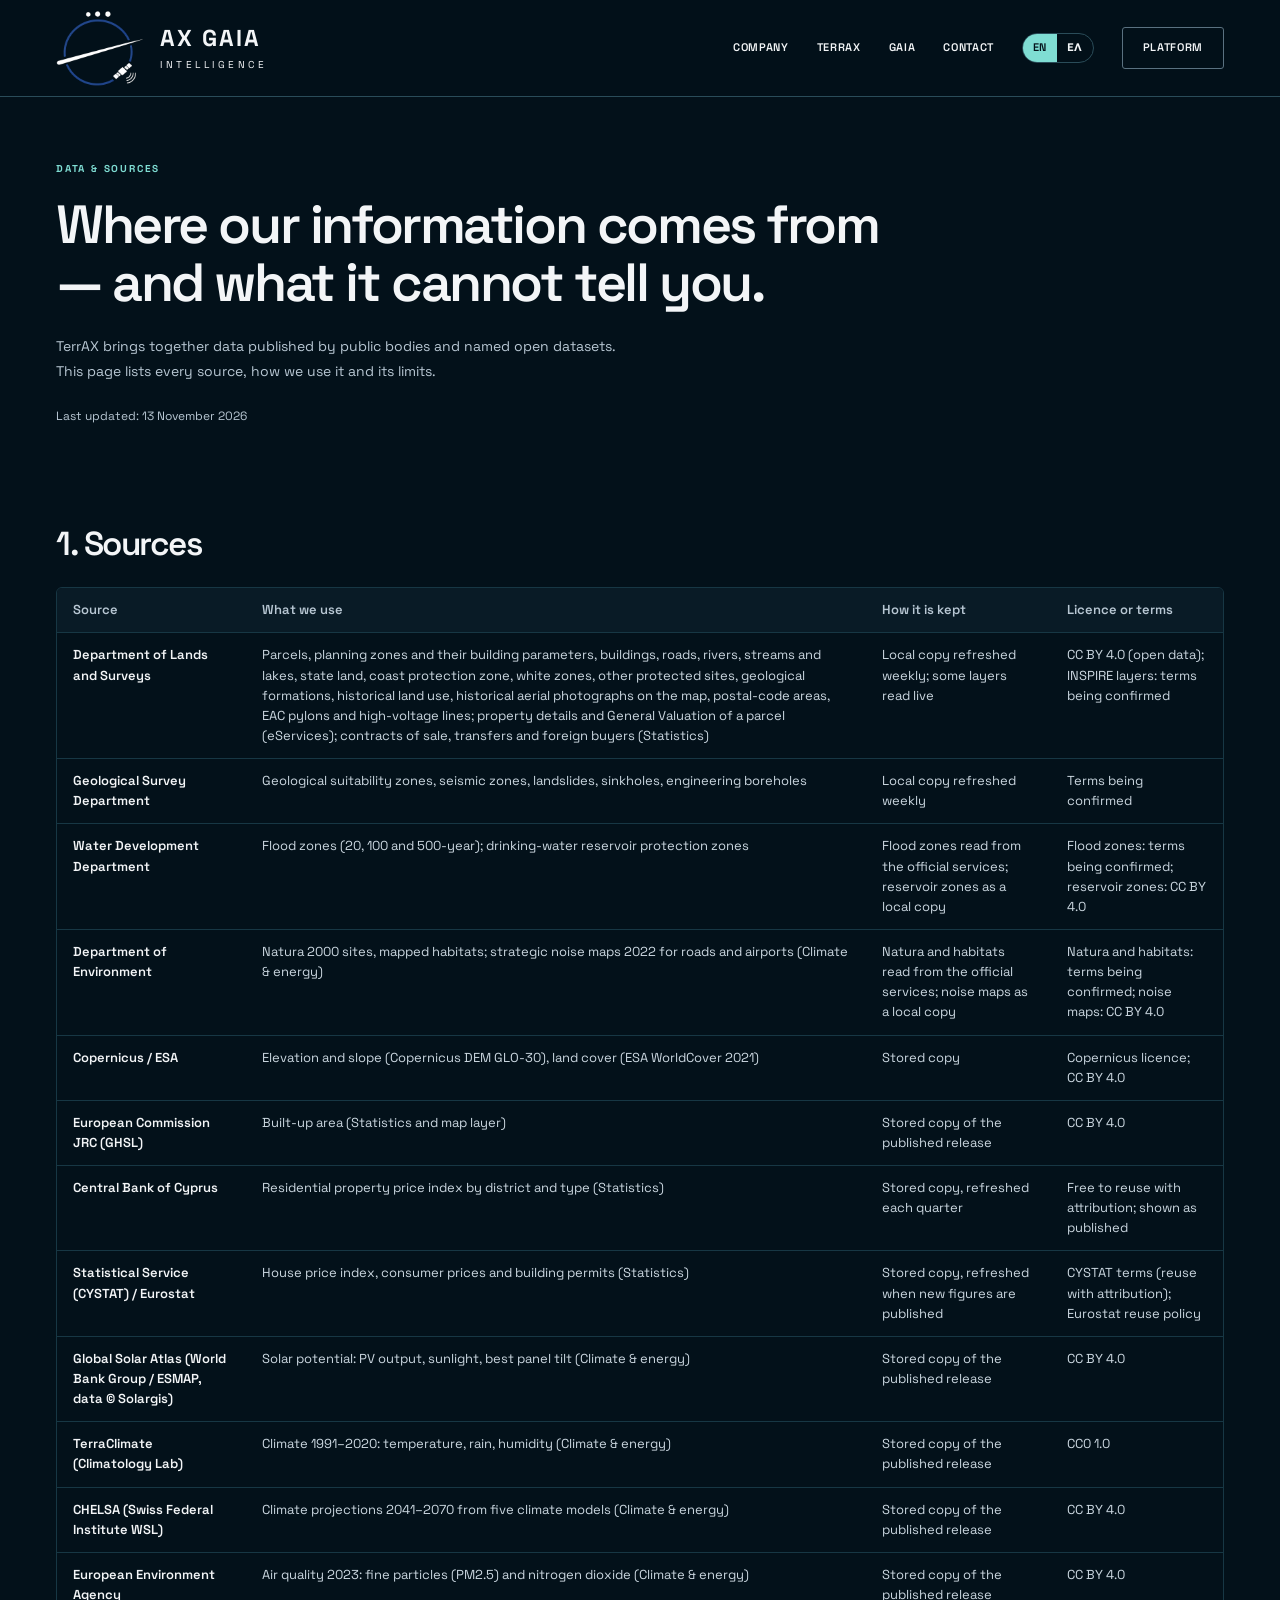
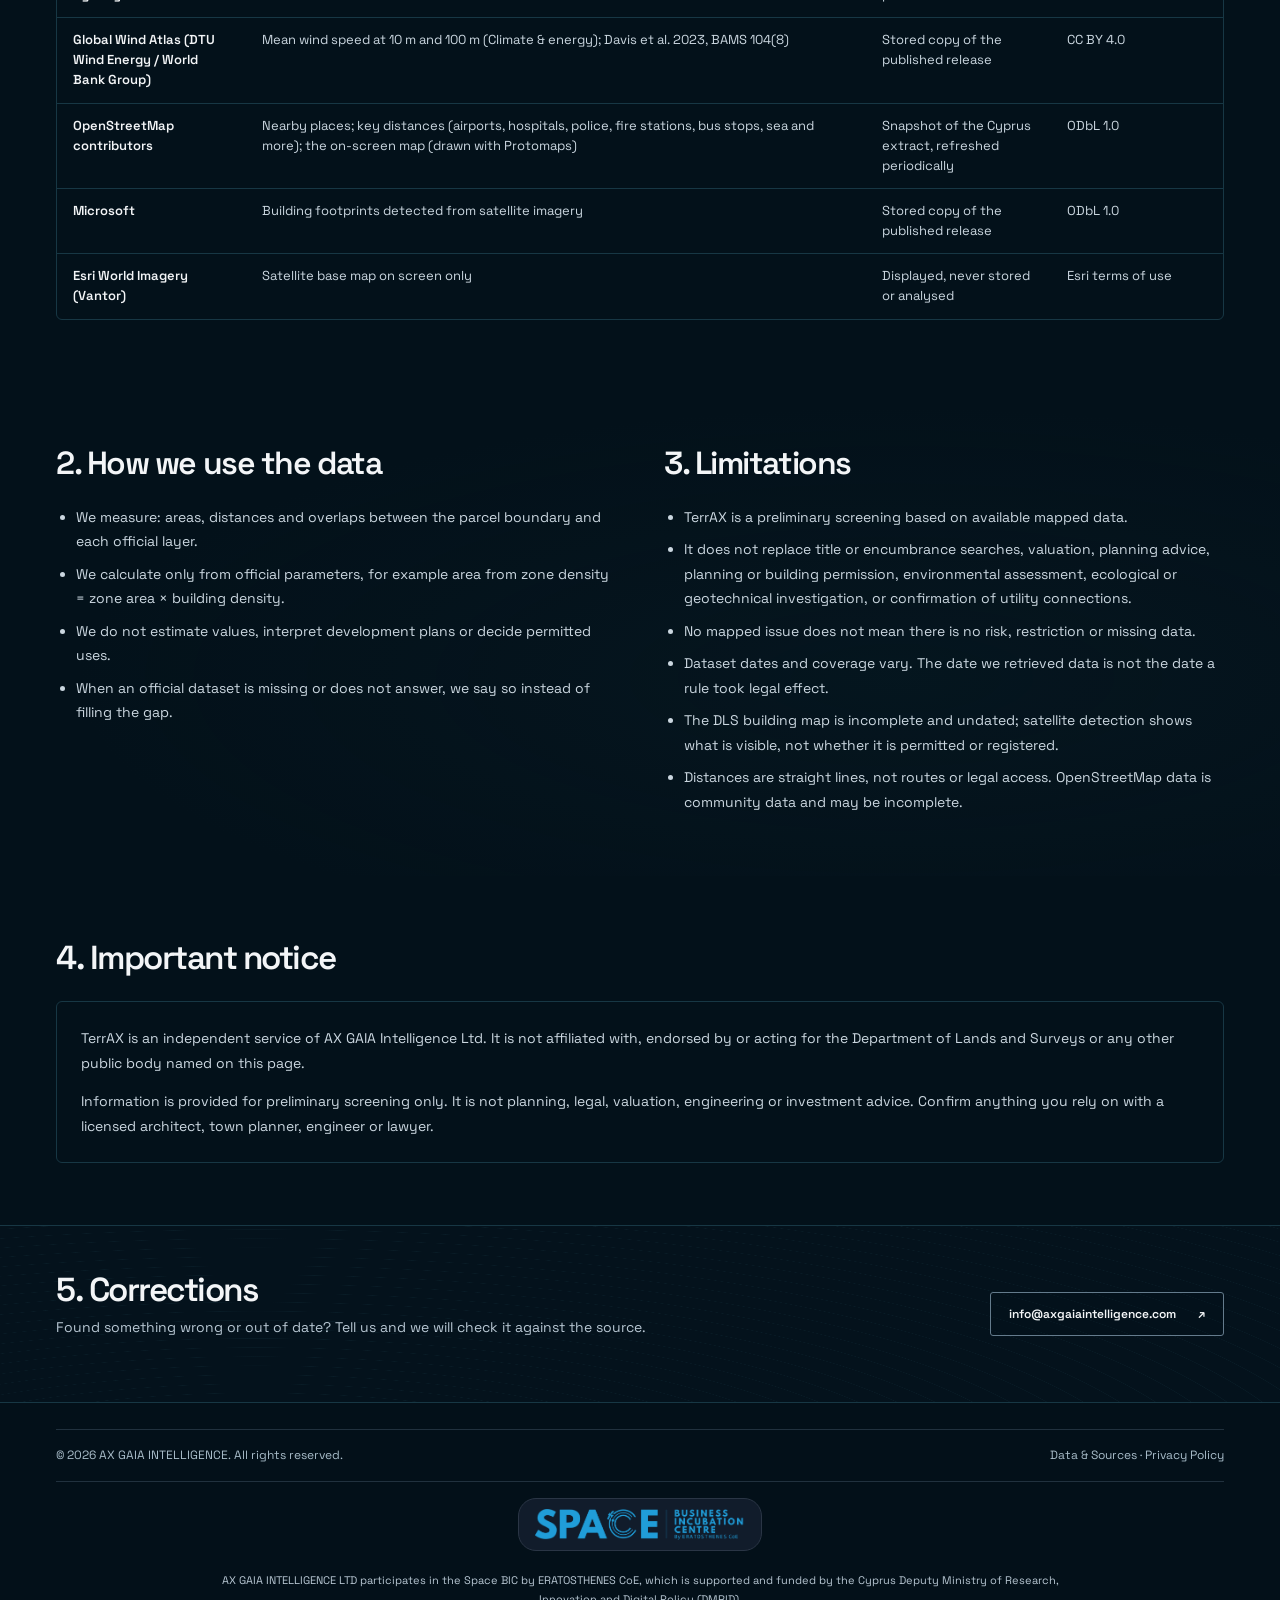
==== commit 7399f0ba: "Data & Sources: statistics sources (Central Bank, CYSTAT, DLS transfers and foreign buyers) and Clim" ====
--- a/data-sources/index.html
+++ b/data-sources/index.html
@@ -46,11 +46,11 @@
 </header>
 <main id="top" tabindex="-1">
   <section class="doc-hero" aria-labelledby="hero-title">
-    <div class="wrap"><p class="eyebrow">Data &amp; Sources</p><h1 id="hero-title">Where our information comes from — and what it cannot tell you.</h1><p class="section-intro">TerrAX brings together data published by public bodies and named open datasets. This page lists every source, how we use it and its limits.</p><p class="updated">Last updated: 11 November 2026</p></div>
+    <div class="wrap"><p class="eyebrow">Data &amp; Sources</p><h1 id="hero-title">Where our information comes from — and what it cannot tell you.</h1><p class="section-intro">TerrAX brings together data published by public bodies and named open datasets. This page lists every source, how we use it and its limits.</p><p class="updated">Last updated: 13 November 2026</p></div>
   </section>
   <section class="section" aria-labelledby="sources-title">
     <div class="wrap"><h2 id="sources-title">1. Sources</h2>
-      <div class="table-box"><table class="sources-table"><thead><tr><th scope="col">Source</th><th scope="col">What we use</th><th scope="col">How it is kept</th><th scope="col">Licence or terms</th></tr></thead><tbody><tr><td>Department of Lands and Surveys</td><td>Parcels, planning zones and their building parameters, buildings, roads, rivers, streams and lakes, state land, coast protection zone, white zones, other protected sites, geological formations, historical land use, historical aerial photographs on the map; contracts of sale deposited (Statistics)</td><td>Local copy refreshed weekly; some layers read live</td><td>CC BY 4.0 (open data); INSPIRE layers: terms being confirmed</td></tr><tr><td>Geological Survey Department</td><td>Geological suitability zones, seismic zones, landslides, sinkholes, engineering boreholes</td><td>Local copy refreshed weekly</td><td>Terms being confirmed</td></tr><tr><td>Water Development Department</td><td>Flood zones (20, 100 and 500-year)</td><td>Read from the official services</td><td>Terms being confirmed</td></tr><tr><td>Department of Environment</td><td>Natura 2000 sites, mapped habitats</td><td>Read from the official services</td><td>Terms being confirmed</td></tr><tr><td>Copernicus / ESA</td><td>Elevation and slope (Copernicus DEM GLO-30), land cover (ESA WorldCover 2021)</td><td>Stored copy</td><td>Copernicus licence; CC BY 4.0</td></tr><tr><td>European Commission JRC (GHSL)</td><td>Built-up area (Statistics and map layer)</td><td>Stored copy of the published release</td><td>CC BY 4.0</td></tr><tr><td>Eurostat / CYSTAT</td><td>House price and building permit indices (Statistics)</td><td>Stored copy, refreshed when new figures are published</td><td>Eurostat reuse policy; CYSTAT terms</td></tr><tr><td>OpenStreetMap contributors</td><td>Nearby places; the on-screen map (drawn with Protomaps)</td><td>Snapshot of the Cyprus extract, refreshed periodically</td><td>ODbL 1.0</td></tr><tr><td>Microsoft</td><td>Building footprints detected from satellite imagery</td><td>Stored copy of the published release</td><td>ODbL 1.0</td></tr><tr><td>Esri World Imagery (Vantor)</td><td>Satellite base map on screen only</td><td>Displayed, never stored or analysed</td><td>Esri terms of use</td></tr></tbody></table></div>
+      <div class="table-box"><table class="sources-table"><thead><tr><th scope="col">Source</th><th scope="col">What we use</th><th scope="col">How it is kept</th><th scope="col">Licence or terms</th></tr></thead><tbody><tr><td>Department of Lands and Surveys</td><td>Parcels, planning zones and their building parameters, buildings, roads, rivers, streams and lakes, state land, coast protection zone, white zones, other protected sites, geological formations, historical land use, historical aerial photographs on the map, postal-code areas, EAC pylons and high-voltage lines; property details and General Valuation of a parcel (eServices); contracts of sale, transfers and foreign buyers (Statistics)</td><td>Local copy refreshed weekly; some layers read live</td><td>CC BY 4.0 (open data); INSPIRE layers: terms being confirmed</td></tr><tr><td>Geological Survey Department</td><td>Geological suitability zones, seismic zones, landslides, sinkholes, engineering boreholes</td><td>Local copy refreshed weekly</td><td>Terms being confirmed</td></tr><tr><td>Water Development Department</td><td>Flood zones (20, 100 and 500-year); drinking-water reservoir protection zones</td><td>Flood zones read from the official services; reservoir zones as a local copy</td><td>Flood zones: terms being confirmed; reservoir zones: CC BY 4.0</td></tr><tr><td>Department of Environment</td><td>Natura 2000 sites, mapped habitats; strategic noise maps 2022 for roads and airports (Climate &amp; energy)</td><td>Natura and habitats read from the official services; noise maps as a local copy</td><td>Natura and habitats: terms being confirmed; noise maps: CC BY 4.0</td></tr><tr><td>Copernicus / ESA</td><td>Elevation and slope (Copernicus DEM GLO-30), land cover (ESA WorldCover 2021)</td><td>Stored copy</td><td>Copernicus licence; CC BY 4.0</td></tr><tr><td>European Commission JRC (GHSL)</td><td>Built-up area (Statistics and map layer)</td><td>Stored copy of the published release</td><td>CC BY 4.0</td></tr><tr><td>Central Bank of Cyprus</td><td>Residential property price index by district and type (Statistics)</td><td>Stored copy, refreshed each quarter</td><td>Free to reuse with attribution; shown as published</td></tr><tr><td>Statistical Service (CYSTAT) / Eurostat</td><td>House price index, consumer prices and building permits (Statistics)</td><td>Stored copy, refreshed when new figures are published</td><td>CYSTAT terms (reuse with attribution); Eurostat reuse policy</td></tr><tr><td>Global Solar Atlas (World Bank Group / ESMAP, data © Solargis)</td><td>Solar potential: PV output, sunlight, best panel tilt (Climate &amp; energy)</td><td>Stored copy of the published release</td><td>CC BY 4.0</td></tr><tr><td>TerraClimate (Climatology Lab)</td><td>Climate 1991–2020: temperature, rain, humidity (Climate &amp; energy)</td><td>Stored copy of the published release</td><td>CC0 1.0</td></tr><tr><td>CHELSA (Swiss Federal Institute WSL)</td><td>Climate projections 2041–2070 from five climate models (Climate &amp; energy)</td><td>Stored copy of the published release</td><td>CC BY 4.0</td></tr><tr><td>European Environment Agency</td><td>Air quality 2023: fine particles (PM2.5) and nitrogen dioxide (Climate &amp; energy)</td><td>Stored copy of the published release</td><td>CC BY 4.0</td></tr><tr><td>Global Wind Atlas (DTU Wind Energy / World Bank Group)</td><td>Mean wind speed at 10 m and 100 m (Climate &amp; energy); Davis et al. 2023, BAMS 104(8)</td><td>Stored copy of the published release</td><td>CC BY 4.0</td></tr><tr><td>OpenStreetMap contributors</td><td>Nearby places; key distances (airports, hospitals, police, fire stations, bus stops, sea and more); the on-screen map (drawn with Protomaps)</td><td>Snapshot of the Cyprus extract, refreshed periodically</td><td>ODbL 1.0</td></tr><tr><td>Microsoft</td><td>Building footprints detected from satellite imagery</td><td>Stored copy of the published release</td><td>ODbL 1.0</td></tr><tr><td>Esri World Imagery (Vantor)</td><td>Satellite base map on screen only</td><td>Displayed, never stored or analysed</td><td>Esri terms of use</td></tr></tbody></table></div>
     </div>
   </section>
   <section class="impact section">
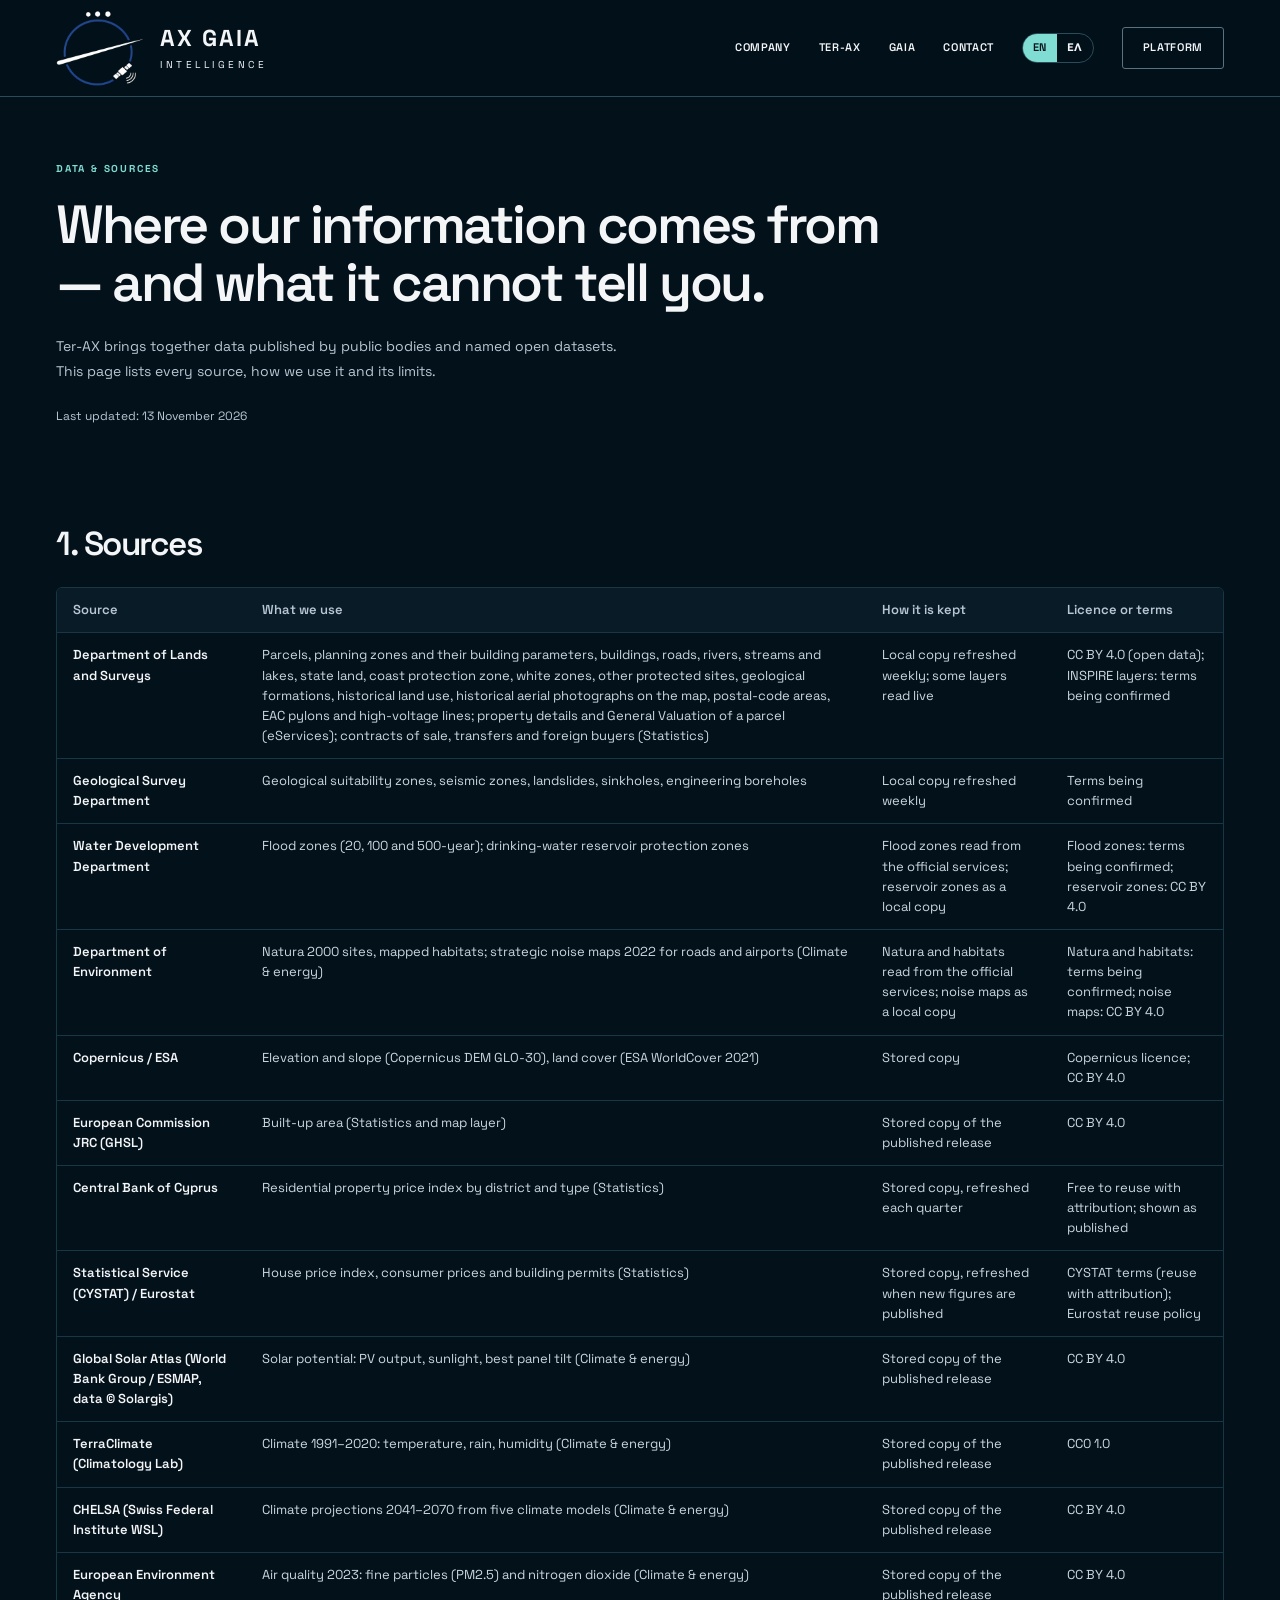
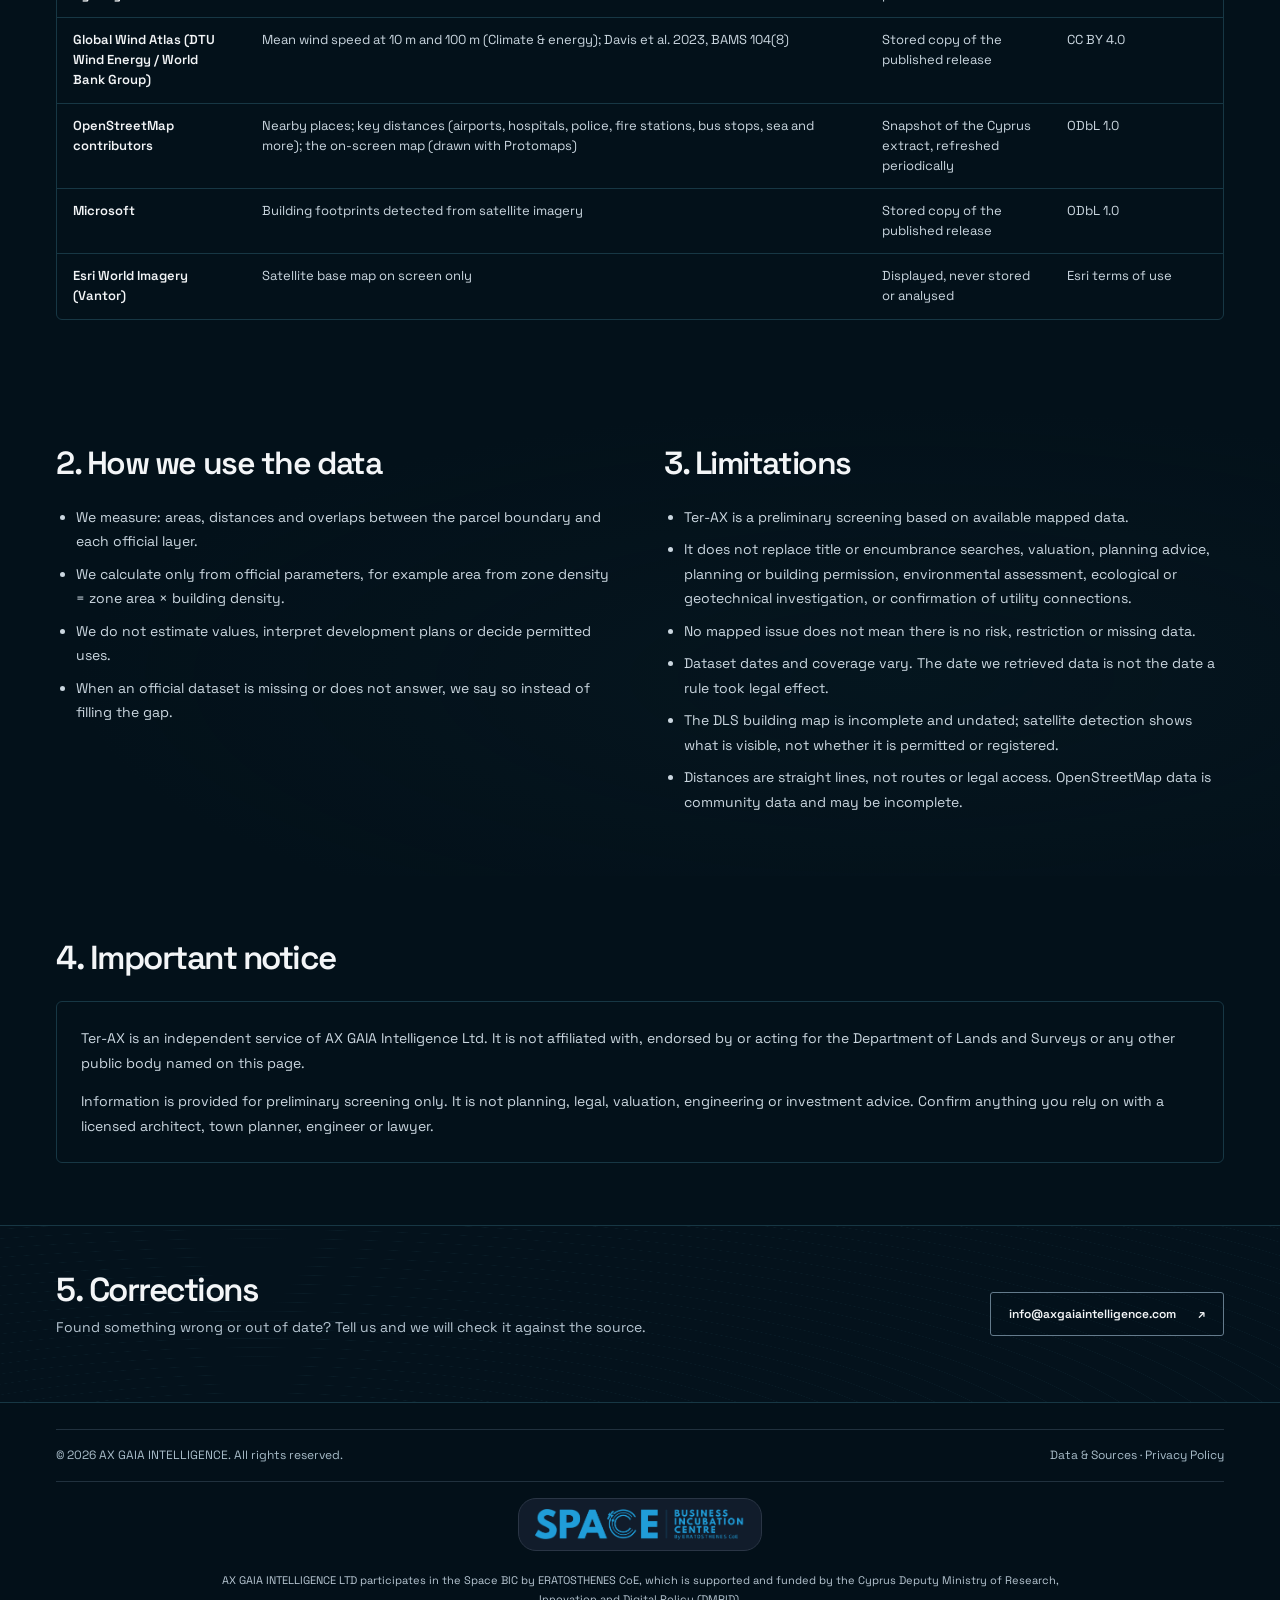
==== commit 88b275de: "Product name written Ter-AX everywhere on the site (was TerrAX); page addresses /terrax/ unchanged C" ====
--- a/data-sources/index.html
+++ b/data-sources/index.html
@@ -6,7 +6,7 @@
   <meta name="referrer" content="no-referrer">
   <meta name="viewport" content="width=device-width,initial-scale=1">
   <title>Data and Sources · AX GAIA INTELLIGENCE</title>
-  <meta name="description" content="Where TerrAX information comes from, how it is used, its limitations and an important notice.">
+  <meta name="description" content="Where Ter-AX information comes from, how it is used, its limitations and an important notice.">
   <link rel="canonical" href="https://axgaiaintelligence.com/data-sources/">
   <link rel="alternate" hreflang="en" href="https://axgaiaintelligence.com/data-sources/">
   <link rel="alternate" hreflang="el" href="https://axgaiaintelligence.com/el/data-sources/">
@@ -42,11 +42,11 @@
   </defs>
 </svg>
 <header class="nav">
-  <div class="wrap nav-row"><a class="brand" href="/" aria-label="AX GAIA INTELLIGENCE home"><span class="brand-mark" aria-hidden="true"><img src="/assets/logo-dark.png" alt="" width="1024" height="1024"></span><span class="brand-text"><strong>AX GAIA</strong><span>INTELLIGENCE</span></span></a><nav class="links" aria-label="Primary"><a href="/">Company</a><a href="/terrax/">TerrAX</a><a href="/gaia/">GAIA</a><a href="/#contact">Contact</a><span class="lang" role="group" aria-label="Language"><a href="/data-sources/" hreflang="en" lang="en" aria-current="true">EN</a><a href="/el/data-sources/" hreflang="el" lang="el">ΕΛ</a></span><a href="https://app.axgaiaintelligence.com/app/select">Platform</a></nav></div>
+  <div class="wrap nav-row"><a class="brand" href="/" aria-label="AX GAIA INTELLIGENCE home"><span class="brand-mark" aria-hidden="true"><img src="/assets/logo-dark.png" alt="" width="1024" height="1024"></span><span class="brand-text"><strong>AX GAIA</strong><span>INTELLIGENCE</span></span></a><nav class="links" aria-label="Primary"><a href="/">Company</a><a href="/terrax/">Ter-AX</a><a href="/gaia/">GAIA</a><a href="/#contact">Contact</a><span class="lang" role="group" aria-label="Language"><a href="/data-sources/" hreflang="en" lang="en" aria-current="true">EN</a><a href="/el/data-sources/" hreflang="el" lang="el">ΕΛ</a></span><a href="https://app.axgaiaintelligence.com/app/select">Platform</a></nav></div>
 </header>
 <main id="top" tabindex="-1">
   <section class="doc-hero" aria-labelledby="hero-title">
-    <div class="wrap"><p class="eyebrow">Data &amp; Sources</p><h1 id="hero-title">Where our information comes from — and what it cannot tell you.</h1><p class="section-intro">TerrAX brings together data published by public bodies and named open datasets. This page lists every source, how we use it and its limits.</p><p class="updated">Last updated: 13 November 2026</p></div>
+    <div class="wrap"><p class="eyebrow">Data &amp; Sources</p><h1 id="hero-title">Where our information comes from — and what it cannot tell you.</h1><p class="section-intro">Ter-AX brings together data published by public bodies and named open datasets. This page lists every source, how we use it and its limits.</p><p class="updated">Last updated: 13 November 2026</p></div>
   </section>
   <section class="section" aria-labelledby="sources-title">
     <div class="wrap"><h2 id="sources-title">1. Sources</h2>
@@ -56,11 +56,11 @@
   <section class="impact section">
     <div class="wrap doc-columns">
       <div><h2>2. How we use the data</h2><ul class="doc-list"><li>We measure: areas, distances and overlaps between the parcel boundary and each official layer.</li><li>We calculate only from official parameters, for example area from zone density = zone area × building density.</li><li>We do not estimate values, interpret development plans or decide permitted uses.</li><li>When an official dataset is missing or does not answer, we say so instead of filling the gap.</li></ul></div>
-      <div><h2>3. Limitations</h2><ul class="doc-list"><li>TerrAX is a preliminary screening based on available mapped data.</li><li>It does not replace title or encumbrance searches, valuation, planning advice, planning or building permission, environmental assessment, ecological or geotechnical investigation, or confirmation of utility connections.</li><li>No mapped issue does not mean there is no risk, restriction or missing data.</li><li>Dataset dates and coverage vary. The date we retrieved data is not the date a rule took legal effect.</li><li>The DLS building map is incomplete and undated; satellite detection shows what is visible, not whether it is permitted or registered.</li><li>Distances are straight lines, not routes or legal access. OpenStreetMap data is community data and may be incomplete.</li></ul></div>
+      <div><h2>3. Limitations</h2><ul class="doc-list"><li>Ter-AX is a preliminary screening based on available mapped data.</li><li>It does not replace title or encumbrance searches, valuation, planning advice, planning or building permission, environmental assessment, ecological or geotechnical investigation, or confirmation of utility connections.</li><li>No mapped issue does not mean there is no risk, restriction or missing data.</li><li>Dataset dates and coverage vary. The date we retrieved data is not the date a rule took legal effect.</li><li>The DLS building map is incomplete and undated; satellite detection shows what is visible, not whether it is permitted or registered.</li><li>Distances are straight lines, not routes or legal access. OpenStreetMap data is community data and may be incomplete.</li></ul></div>
     </div>
   </section>
   <section class="section" aria-labelledby="notice-title">
-    <div class="wrap"><h2 id="notice-title">4. Important notice</h2><div class="notice"><p>TerrAX is an independent service of AX GAIA Intelligence Ltd. It is not affiliated with, endorsed by or acting for the Department of Lands and Surveys or any other public body named on this page.</p><p>Information is provided for preliminary screening only. It is not planning, legal, valuation, engineering or investment advice. Confirm anything you rely on with a licensed architect, town planner, engineer or lawyer.</p></div></div>
+    <div class="wrap"><h2 id="notice-title">4. Important notice</h2><div class="notice"><p>Ter-AX is an independent service of AX GAIA Intelligence Ltd. It is not affiliated with, endorsed by or acting for the Department of Lands and Surveys or any other public body named on this page.</p><p>Information is provided for preliminary screening only. It is not planning, legal, valuation, engineering or investment advice. Confirm anything you rely on with a licensed architect, town planner, engineer or lawyer.</p></div></div>
   </section>
   <section class="contact" aria-labelledby="corr-title">
     <div class="wrap corrections"><div><h2 id="corr-title">5. Corrections</h2><p>Found something wrong or out of date? Tell us and we will check it against the source.</p></div><a class="button" href="mailto:info@axgaiaintelligence.com?subject=Data%20correction">info@axgaiaintelligence.com <span aria-hidden="true">↗</span></a></div>
--- a/assets/pages.css
+++ b/assets/pages.css
@@ -1,4 +1,4 @@
-/* Company, TerrAX and Data & Sources pages. Builds on index.css (shared header, footer, buttons, sections). */
+/* Company, Ter-AX and Data & Sources pages. Builds on index.css (shared header, footer, buttons, sections). */
 
 /* Header: current page, language switch and the access button stay the last link. */
 .links a[aria-current="page"] { color:var(--accent); }
@@ -33,7 +33,7 @@
 .company-grid { display:grid; grid-template-columns:1fr 1.2fr; gap:58px; align-items:start; }
 .company-grid p:not(.eyebrow) { color:#cbd7e0; font-size:15px; line-height:1.75; margin:0 0 16px; }
 
-/* TerrAX */
+/* Ter-AX */
 .tx-hero { border-bottom:1px solid var(--border); }
 .tx-hero-grid { display:grid; grid-template-columns:0.8fr 1.45fr; gap:44px; align-items:center; padding-block:64px; }
 .tx-hero-grid figure { margin:0; }
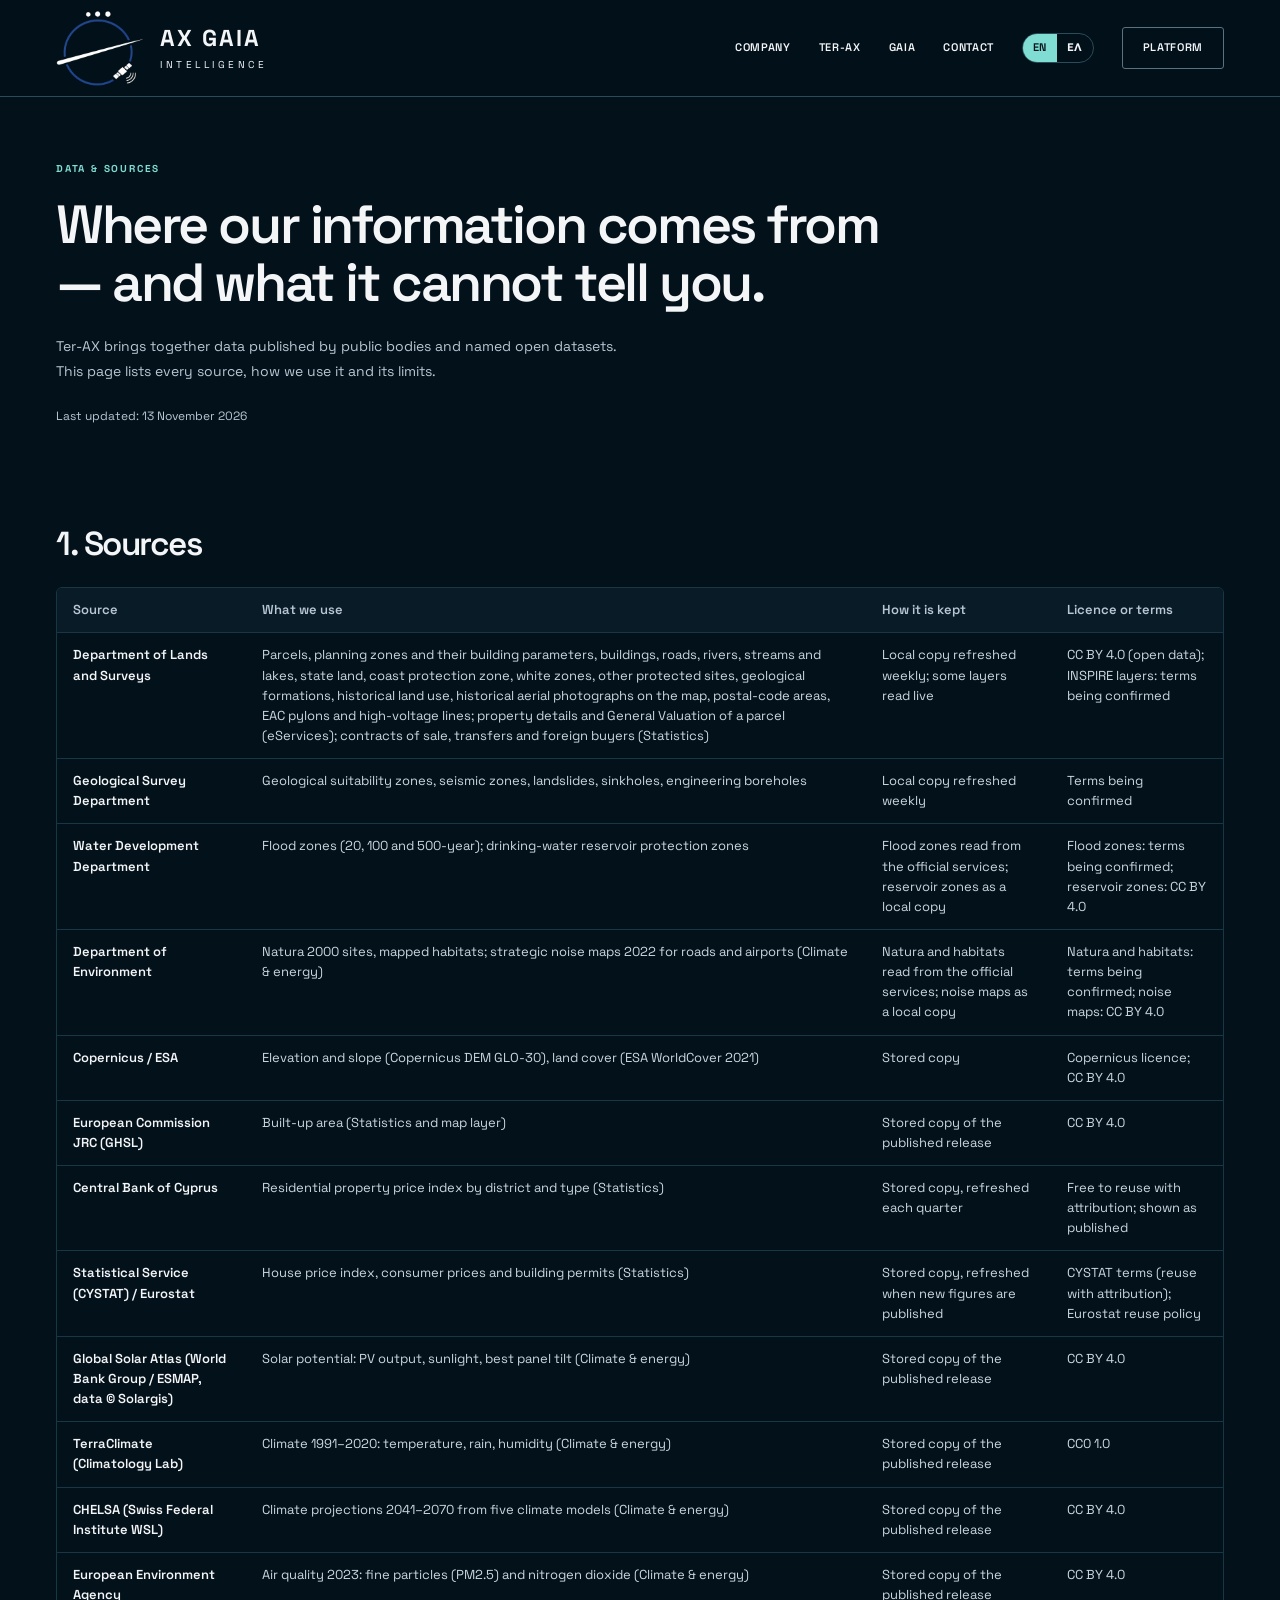
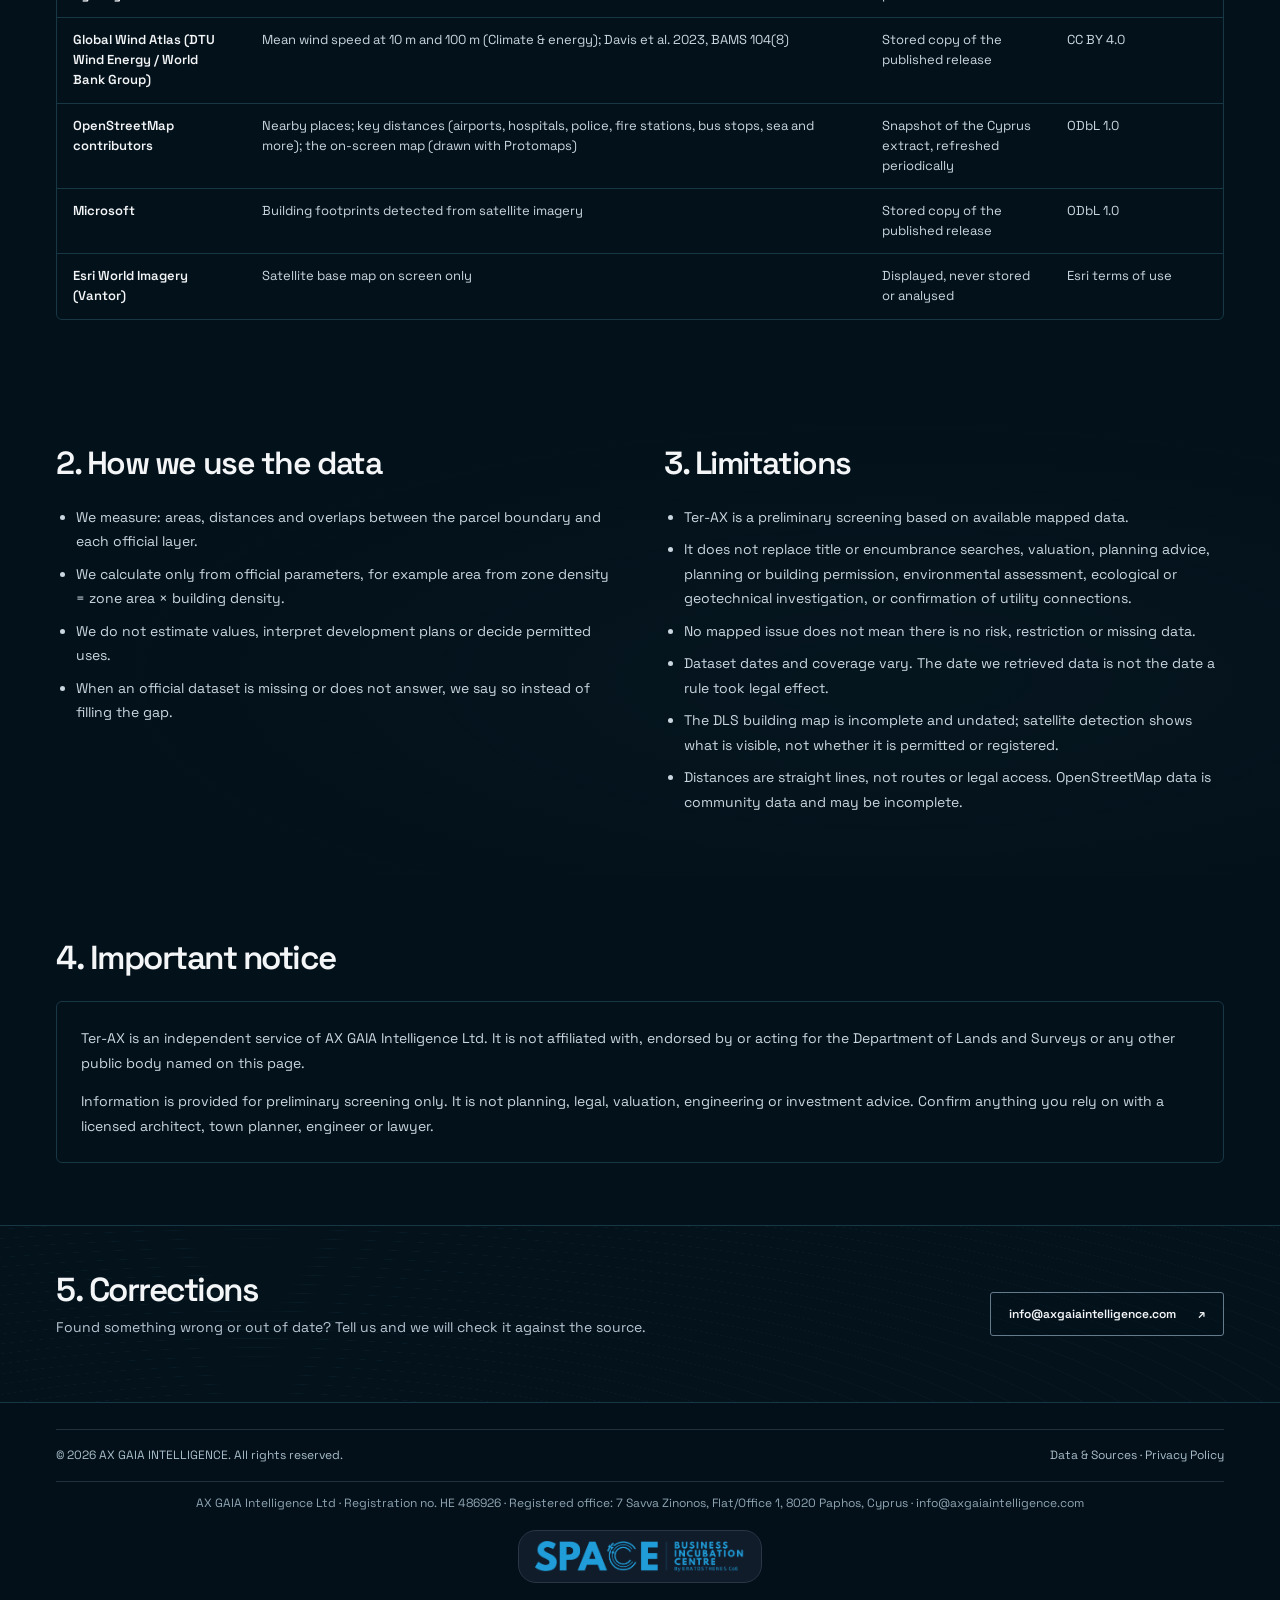
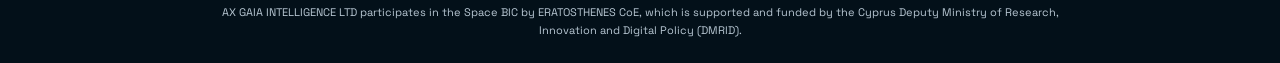
==== commit 039af726: "Company particulars in the footer of every page, as the e-commerce and company-law rules require: AX" ====
--- a/data-sources/index.html
+++ b/data-sources/index.html
@@ -42,7 +42,7 @@
   </defs>
 </svg>
 <header class="nav">
-  <div class="wrap nav-row"><a class="brand" href="/" aria-label="AX GAIA INTELLIGENCE home"><span class="brand-mark" aria-hidden="true"><img src="/assets/logo-dark.png" alt="" width="1024" height="1024"></span><span class="brand-text"><strong>AX GAIA</strong><span>INTELLIGENCE</span></span></a><nav class="links" aria-label="Primary"><a href="/">Company</a><a href="/terrax/">Ter-AX</a><a href="/gaia/">GAIA</a><a href="/#contact">Contact</a><span class="lang" role="group" aria-label="Language"><a href="/data-sources/" hreflang="en" lang="en" aria-current="true">EN</a><a href="/el/data-sources/" hreflang="el" lang="el">ΕΛ</a></span><a href="https://app.axgaiaintelligence.com/app/select">Platform</a></nav></div>
+  <div class="wrap nav-row"><a class="brand" href="/" aria-label="AX GAIA INTELLIGENCE home"><span class="brand-mark" aria-hidden="true"><img src="/assets/logo-dark.png" alt="" width="1024" height="1024"></span><span class="brand-text"><strong>AX GAIA</strong><span>INTELLIGENCE</span></span></a><nav class="links" aria-label="Primary"><a href="/">Company</a><a href="/terrax/">Ter-AX</a><a href="/gaia/">GAIA</a><a href="/#contact">Contact</a><span class="lang" role="group" aria-label="Language"><a href="/data-sources/" hreflang="en" lang="en" aria-current="true">EN</a><a href="/el/data-sources/" hreflang="el" lang="el">ΕΛ</a></span><a href="https://tx.axgaiaintelligence.com/app/select">Platform</a></nav></div>
 </header>
 <main id="top" tabindex="-1">
   <section class="doc-hero" aria-labelledby="hero-title">
@@ -69,6 +69,7 @@
 <footer class="footer">
   <div class="wrap">
     <div class="footer-meta"><span>© <span id="y"></span> AX GAIA INTELLIGENCE. All rights reserved.</span><span class="footer-links"><a href="/data-sources/">Data &amp; Sources</a> · <a href="/privacy/">Privacy Policy</a></span></div>
+    <p class="footer-company">AX GAIA Intelligence Ltd · Registration no. HE 486926 · Registered office: 7 Savva Zinonos, Flat/Office 1, 8020 Paphos, Cyprus · <a href="mailto:info@axgaiaintelligence.com">info@axgaiaintelligence.com</a></p>
     <div class="partner"><a href="https://spacebic.cy" target="_blank" rel="noopener noreferrer" aria-label="Space BIC by ERATOSTHENES CoE"><img src="/assets/spacebic-logo.png" alt="Space BIC by ERATOSTHENES CoE" width="210" loading="lazy"></a><p>AX GAIA INTELLIGENCE LTD participates in the Space BIC by ERATOSTHENES CoE, which is supported and funded by the Cyprus Deputy Ministry of Research, Innovation and Digital Policy (DMRID).</p></div>
   </div>
 </footer>
--- a/assets/index.css
+++ b/assets/index.css
@@ -130,6 +130,9 @@
 .footer-meta { display:flex; justify-content:space-between; align-items:center; gap:20px; border-block:1px solid #21313e; padding:16px 0; font-size:12px; color:#a9bdca; }
 .footer-meta a { text-decoration:none; white-space:nowrap; }
 .footer-meta a:hover { color:var(--accent); }
+.footer-company { margin:12px 0 0; font-size:12px; color:#8fa5b3; text-align:center; }
+.footer-company a { text-decoration:none; }
+.footer-company a:hover { color:var(--accent); }
 .footer-divider { color:#576572; }
 .partner { display:flex; flex-direction:column; align-items:center; gap:20px; padding-top:16px; color:#b8c7d3; text-align:center; }
 .partner a { display:inline-flex; padding:10px 16px; border:1px solid #2a3545; border-radius:18px; background:#111c2b; }
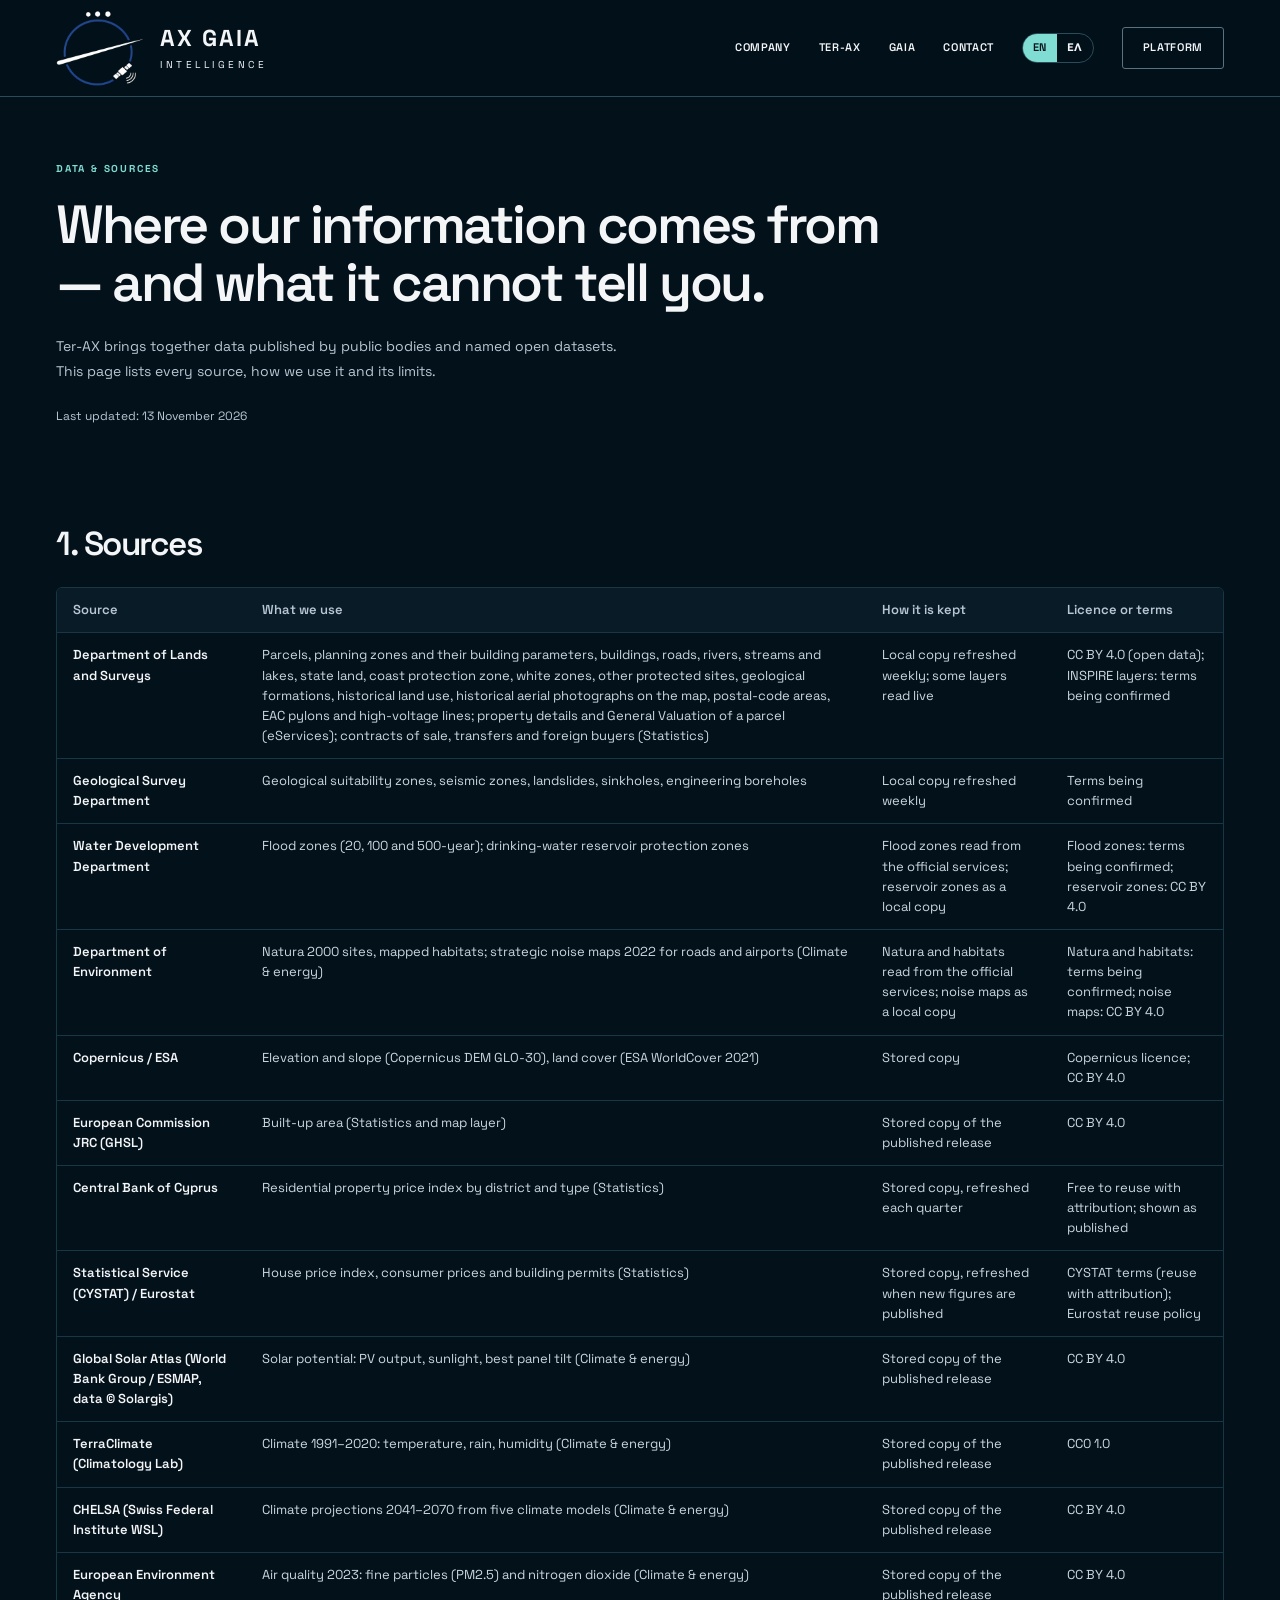
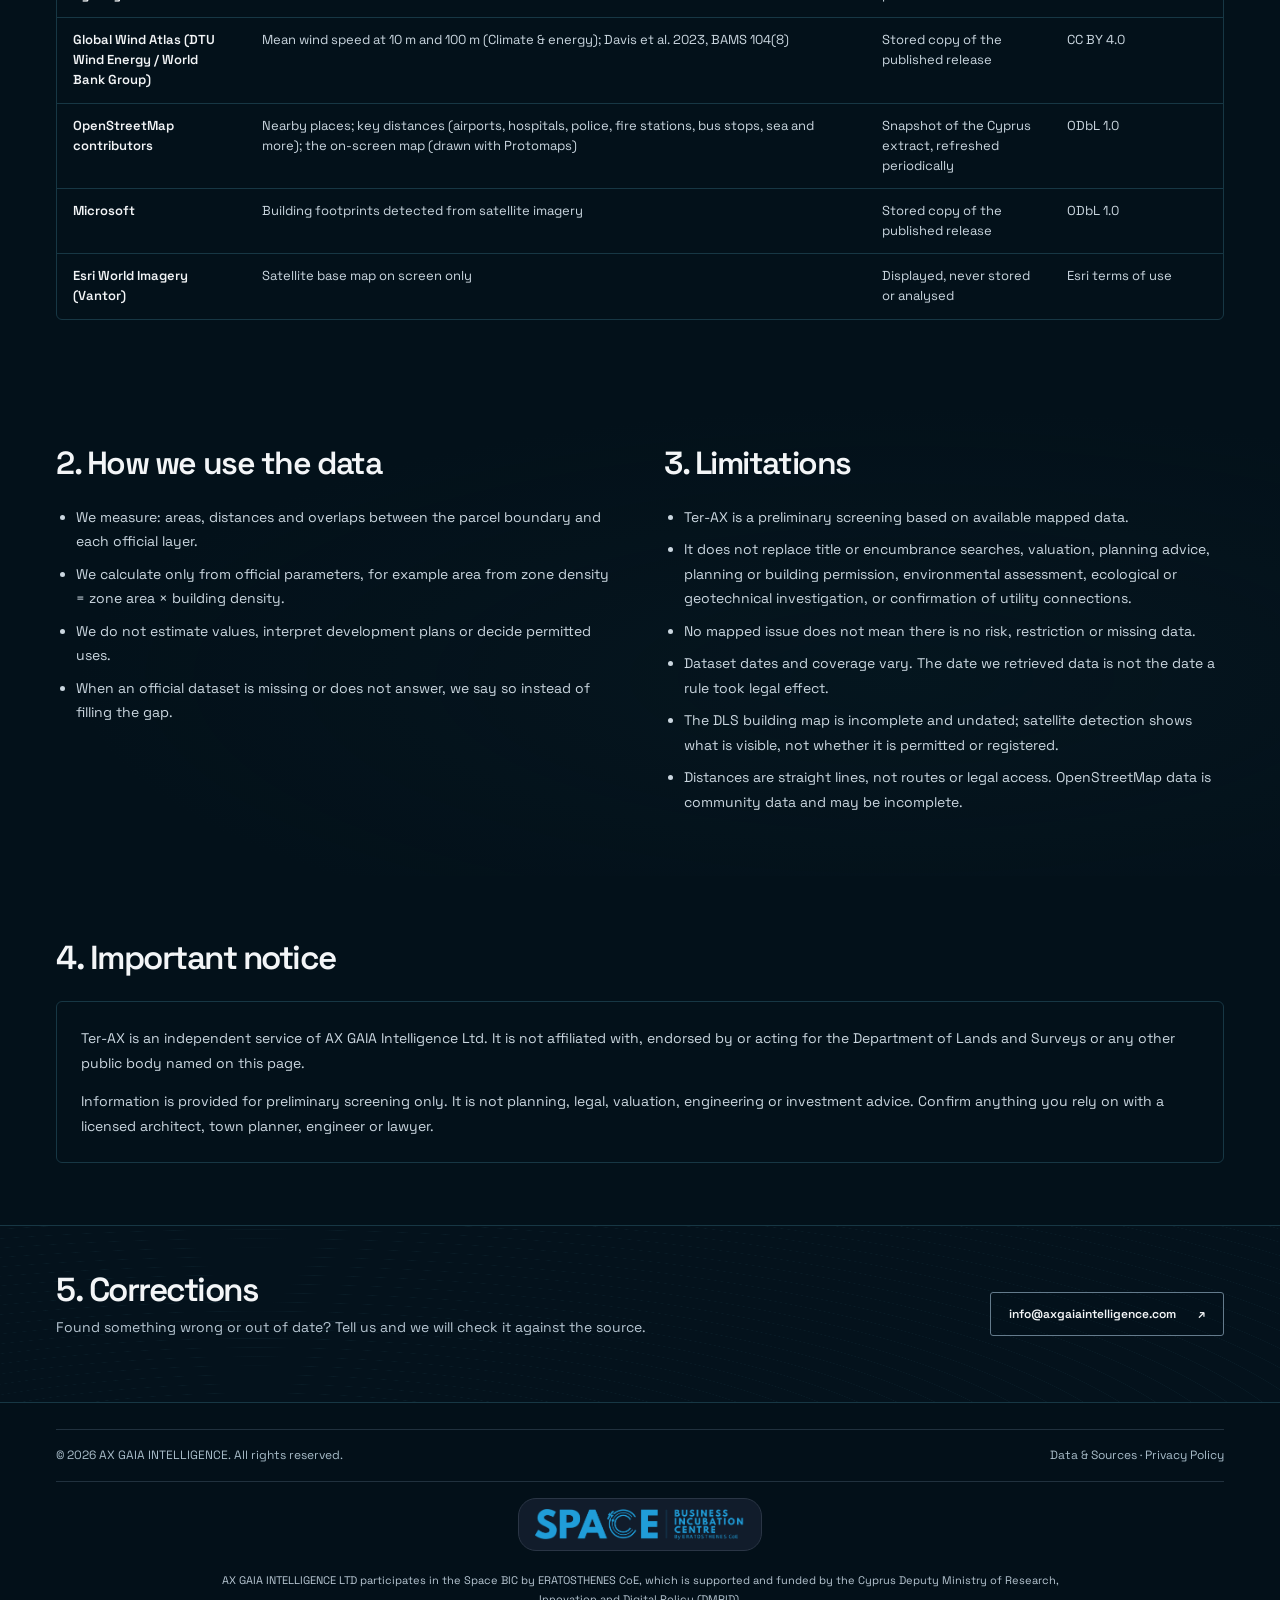
==== commit f1c2090d: "Company particulars moved from the footer to Privacy Policy section 1 (registration no. HE 486926, r" ====
--- a/data-sources/index.html
+++ b/data-sources/index.html
@@ -69,7 +69,6 @@
 <footer class="footer">
   <div class="wrap">
     <div class="footer-meta"><span>© <span id="y"></span> AX GAIA INTELLIGENCE. All rights reserved.</span><span class="footer-links"><a href="/data-sources/">Data &amp; Sources</a> · <a href="/privacy/">Privacy Policy</a></span></div>
-    <p class="footer-company">AX GAIA Intelligence Ltd · Registration no. HE 486926 · Registered office: 7 Savva Zinonos, Flat/Office 1, 8020 Paphos, Cyprus · <a href="mailto:info@axgaiaintelligence.com">info@axgaiaintelligence.com</a></p>
     <div class="partner"><a href="https://spacebic.cy" target="_blank" rel="noopener noreferrer" aria-label="Space BIC by ERATOSTHENES CoE"><img src="/assets/spacebic-logo.png" alt="Space BIC by ERATOSTHENES CoE" width="210" loading="lazy"></a><p>AX GAIA INTELLIGENCE LTD participates in the Space BIC by ERATOSTHENES CoE, which is supported and funded by the Cyprus Deputy Ministry of Research, Innovation and Digital Policy (DMRID).</p></div>
   </div>
 </footer>
--- a/assets/index.css
+++ b/assets/index.css
@@ -130,9 +130,6 @@
 .footer-meta { display:flex; justify-content:space-between; align-items:center; gap:20px; border-block:1px solid #21313e; padding:16px 0; font-size:12px; color:#a9bdca; }
 .footer-meta a { text-decoration:none; white-space:nowrap; }
 .footer-meta a:hover { color:var(--accent); }
-.footer-company { margin:12px 0 0; font-size:12px; color:#8fa5b3; text-align:center; }
-.footer-company a { text-decoration:none; }
-.footer-company a:hover { color:var(--accent); }
 .footer-divider { color:#576572; }
 .partner { display:flex; flex-direction:column; align-items:center; gap:20px; padding-top:16px; color:#b8c7d3; text-align:center; }
 .partner a { display:inline-flex; padding:10px 16px; border:1px solid #2a3545; border-radius:18px; background:#111c2b; }
